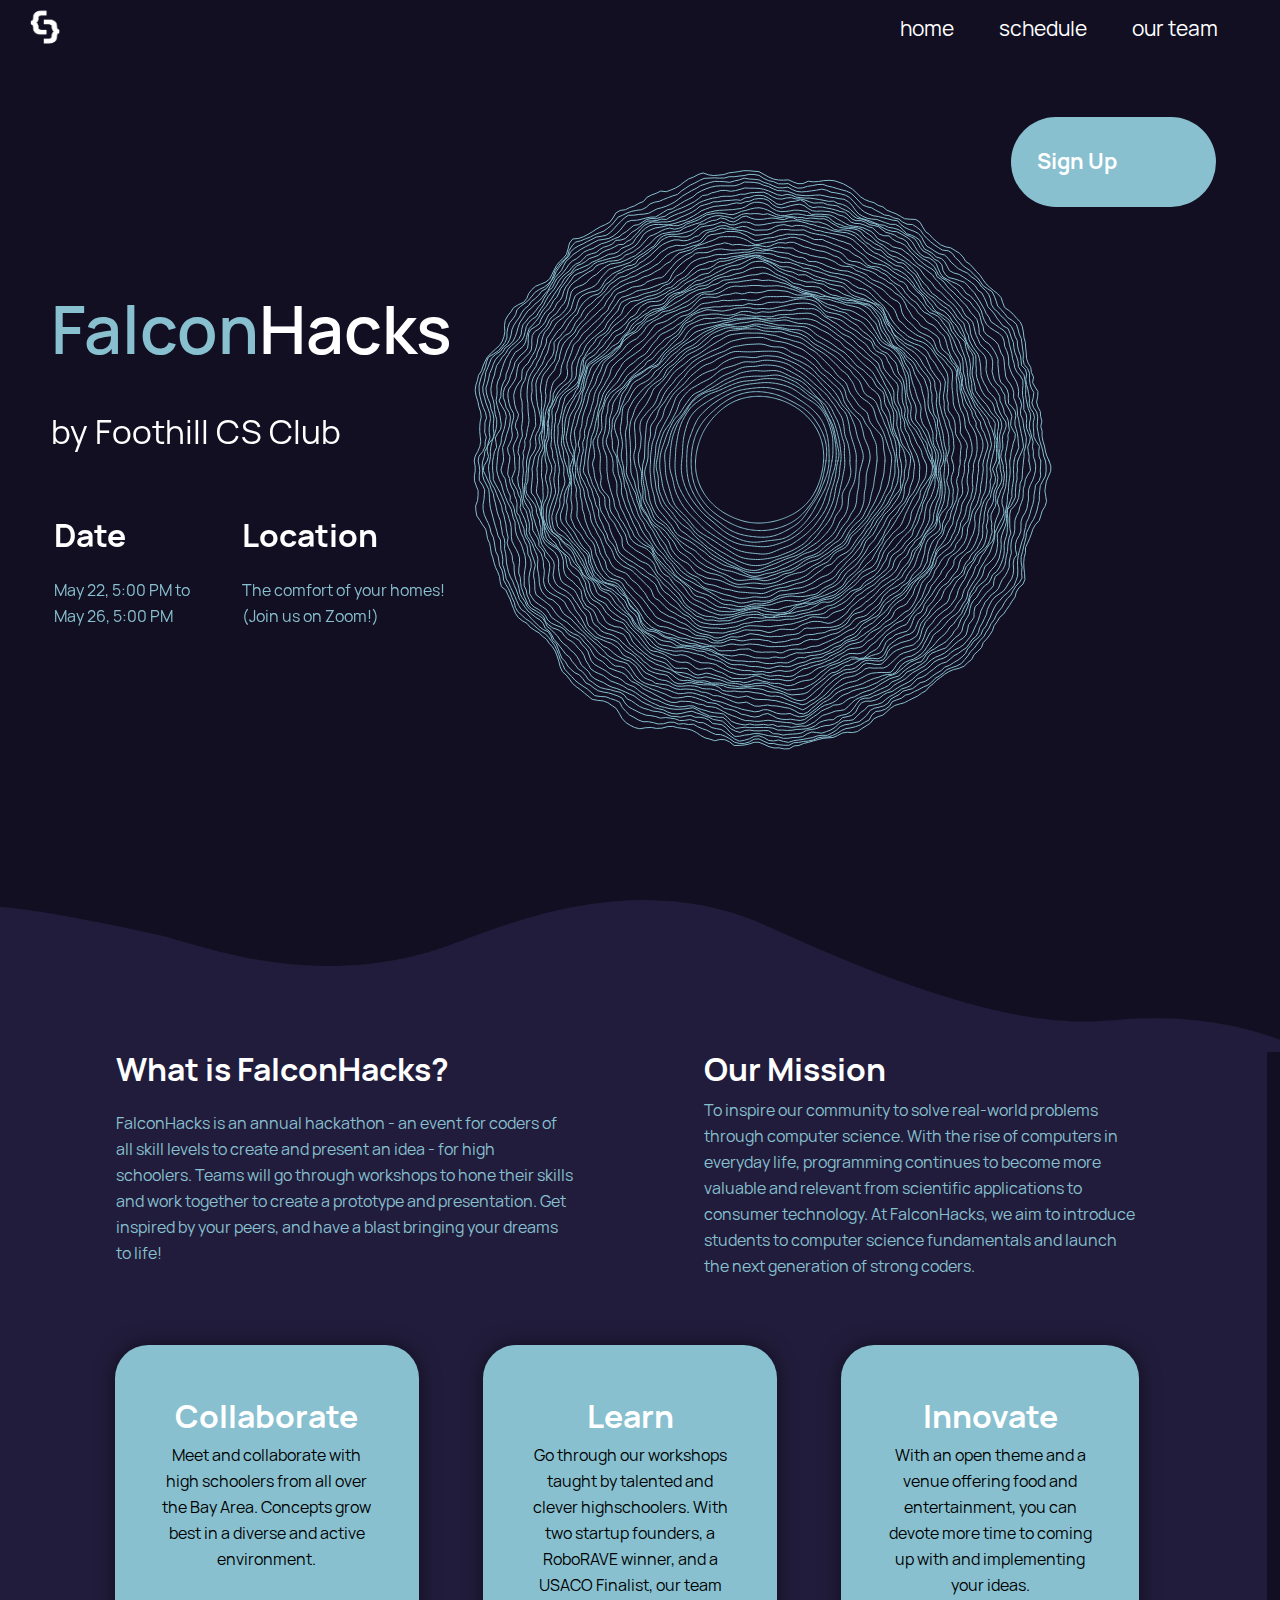
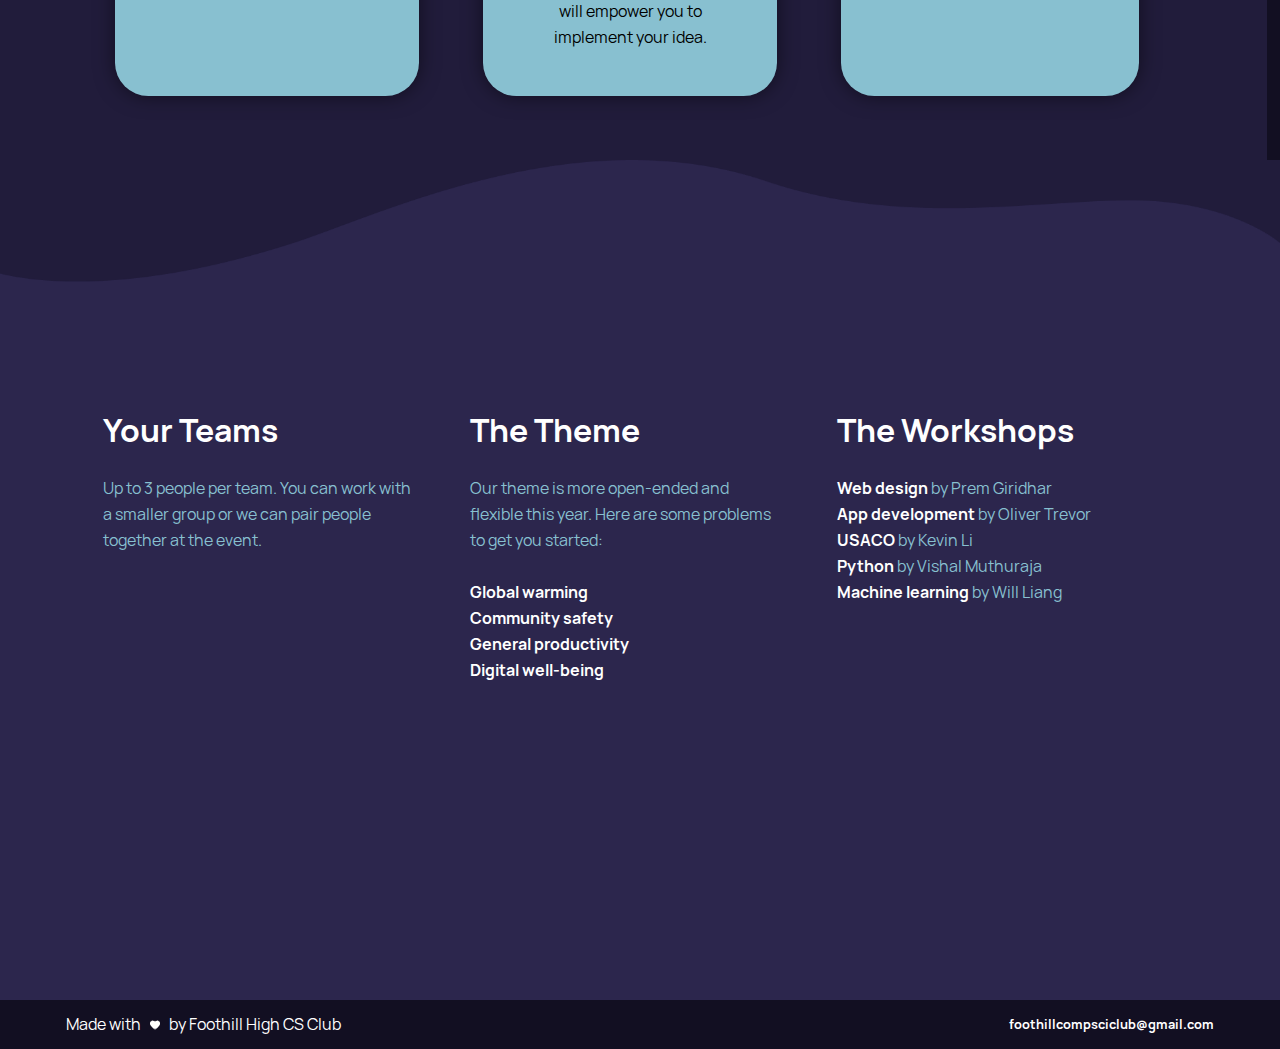
==== index.html @ 104a88b1 "updated index page" ====
<!DOCTYPE html>
<html>
    <head>
        <title>FalconHacks</title>
        <meta charset=UTF-8>
        <meta name="viewport" content="width=device-width, initial-scale=1">
        <meta property="og:image" content="https://falconhacks.org/ogimage.png">
        <meta property="og:title" content="FalconHacks">
        <meta property="og:description" content="A Bay Area coding competition by Foothill CS Club">
        <meta property="og:url" content="https://falconhacks.org">
        <link rel="stylesheet" href="global.css">
        <link rel="stylesheet" href="index.css">
		<script src="p5.min.js"></script>
        <script src="vanta.trunk.min.js"></script>
        <script src="https://ajax.googleapis.com/ajax/libs/jquery/3.4.1/jquery.min.js"></script>
        <script src="nav.js"></script>
    </head>
    <body>
        <script>
            window.onload = function () {
                VANTA.TRUNK({
                    el: "#vanta-trunk",
                    mouseControls: false,
                    touchControls: false,
                    minHeight: 50,
                    minWidth: 50,
                    scale: 1,
                    scaleMobile: 0,
                    color: "rgb(136, 192, 208)",
                    backgroundColor: "rgba(0, 0, 0, 0)",
                    chaos: 2.0
                });
            }
        </script>
        <nav id="topbar">
            <div id="logo-div">
                <img id="falconhacks-logo" src="FalconHacks logo.png">
            </div>
            <div id="nav-div-desktop"><ul id="nav">
                <li><a href="index.html">home</a></li>
                <li><a href="schedule.html">schedule</a></li>
                <li><a href="prizes.html">prizes</a></li>
                <li><a href="ourteam.html">our team</a></li>
            </ul></div>
            <button id="mobile-nav-btn" class="mobile-only show">
                <img src="menu.png">
            </button>
            <div class="mobile-menu mobile-only">
                <ul class="nav-text">
                    <li><a href="index.html">home</a></li>
                    <li><a href="schedule.html">schedule</a></li>
                    <li><a href="prizes.html">prizes</a></li> 
                    <li><a href="ourteam.html">our team</a></li>
                    <li><button id="mobile-menu-close">close</button></li>
                </ul>
            </div>
        </nav>
        <header id="banner">
            <div id="banner-body">
                <div id="banner-text">
                    <div id="vanta-trunk"></div>
                    <h1 id="falconhacks-banner-header"><div style="display: inline;color: #88c0d0">Falcon</div>Hacks</h1>
                    <h3 id="falconhacks-subtext-header">by Foothill CS Club</h3>
                    <div id="date-location">
                        <table>
                            <thead id="date-location-header">
                                <th id="dlheader-date">Date</th>
                                <th id="dlheader-location">Location</th>
                            </thead >
                            <tbody id="date-location-body">
                                <td id="dlbody-date">
                                    May 22, 5:00 PM to
                                    <br>
                                    May 26, 5:00 PM
                                </td>
                                <td id="dlbody-location">
                                    The comfort of your homes!
                                    <br>
                                    (Join us on Zoom!)
                                </td>
                            </tbody>
                        </table>
                    </div>
                </div>
                <a id="signup-form" class="typeform-share button" href="https://willjhliang.typeform.com/to/SRhkV0" data-mode="drawer_right" data-hide-headers=true data-hide-footer=true data-submit-close-delay="0" target="_blank">Sign Up</a>
                <script> 
                    (function() { var qs,js,q,s,d=document, gi=d.getElementById, ce=d.createElement, gt=d.getElementsByTagName, id="typef_orm_share", b="https://embed.typeform.com/"; if(!gi.call(d,id)){ js=ce.call(d,"script"); js.id=id; js.src=b+"embed.js"; q=gt.call(d,"script")[0]; q.parentNode.insertBefore(js,q) } })()
                </script>
        </header>
        <img class="curvy-line-divider" src="curvy line 1.png">
        <div id="bottom-text">
            <table>
                <tbody>
                    <tr>
                        <td class="bottom-text-header">
                            What is FalconHacks?
                        </td>
                        <td class="bottom-text-header bt-col-right">
                            Our Mission
                        </td>
                    </tr>
                    <tr>
                        <td rowspan=2 class="bottom-text-text">
                            FalconHacks is an annual hackathon - an event for coders of all skill levels to create and present an idea - for high schoolers. Teams will go through workshops to hone their skills and work together to create a prototype and presentation. Get inspired by your peers, and have a blast bringing your dreams to life! 
                        </td>
                        <td class="bottom-text-text bt-col-right">
                            To inspire our community to solve real-world problems through computer science. With the rise of computers in everyday life, programming continues to become more valuable and relevant from scientific applications to consumer technology. At FalconHacks, we aim to introduce students to computer science fundamentals and launch the next generation of strong coders.
                        </td>
                    </tr>
                </tbody>
            </table>
            <div id="blue-cards">
                <table>
                    <tbody>
                        <td class="blue-card">
                            <div class="bc-header">Collaborate</div>
                            Meet and collaborate with high schoolers from all over the Bay Area.  Concepts grow best in a diverse and active environment.
                        </td>
                        <td class="blue-card">
                            <div class="bc-header">Learn</div>
                            Go through our workshops taught by talented and clever highschoolers. With two startup founders, a RoboRAVE winner, and a USACO Finalist, our team will empower you to implement your idea.
                        </td>
                        <td class="blue-card">
                            <div class="bc-header">Innovate</div>
                            With an open theme and a venue offering food and entertainment, you can devote more time to coming up with and implementing your ideas.
                        </td>
                    </tbody>
                </table>
            </div>
        </div>
        <div class="bottom-text-mobile">
            <div class="bottom-text-header btm-head">
                What is FalconHacks?
            </div>
            <div class="bottom-text-text btm-text">
                FalconHacks is an annual hackathon - an event for coders of all skill levels to create and present an idea - for high schoolers. Teams will go through workshops to hone their skills and work together to create a prototype and presentation. Get inspired by your peers, and have a blast bringing your dreams to life!
            </div>
            <div class="bottom-text-header btm-head">
                Our Mission
            </div>
            <div class="bottom-text-text btm-text btm-bottommost-text">
                To inspire our community to solve real-world problems through computer science. With the rise of computers in everyday life, programming continues to become more valuable and relevant from scientific applications to consumer technology. At FalconHacks, we aim to introduce students to computer science fundamentals and launch the next generation of strong coders.
            </div>
            <div class="blue-card">
                <div class="bc-header">Collaborate</div>
                <div class="bc-text">Meet and collaborate with high schoolers from all over the Bay Area.  Concepts grow best in a diverse and active environment.</div>
            </div>
            <div class="blue-card">
                <div class="bc-header">Learn</div>
                <div class="bc-text">Go through our workshops taught by talented and clever highschoolers. With two startup founders, a RoboRAVE winner, and a USACO Finalist, our team will empower you to implement your idea.</div>
            </div>
            <div class="blue-card">
                <div class="bc-header">Innovate</div>
                <div class="bc-text">With an open theme, flexible schedule, and detailed workshops, you can devote more time to coming up with and implementing your ideas.</div>
            </div>
        </div>
        <img class="curvy-line-divider" id="curvy-line-divider-2" src="curvy line 2.png">
        <div id="more-bottom-text">
            <div>
                <table id="mbt-text">
                    <thead>
                        <th>
                            Your Teams
                        </th>
                        <th>
                            The Theme
                        </th>
                        <th>
                            The Workshops
                        </th>
                    </thead>
                    <tbody>
                        <td>
                            Up to 3 people per team. You can work with a smaller group or we can pair people together at the event.
                        </td>
                        <td>
                            Our theme is more open-ended and flexible this year. Here are some problems to get you started:
                            <br>
                            <br>
                            <div style="display: inline; color: white; font-weight: bold;">
                                Global warming
                                <br>
                                Community safety
                                <br>
                                General productivity
                                <br>
                                Digital well-being
                            </div>
                        </td>
                        <td>
                            <div style="display: inline; color: white; font-weight: bold;">Web design</div> by Prem Giridhar
                            <br>
                            <div style="display: inline; color: white; font-weight: bold;">App development</div> by Oliver Trevor
                            <br>
                            <div style="display: inline; color: white; font-weight: bold;">USACO</div> by Kevin Li
                            <br>
                            <div style="display: inline; color: white; font-weight: bold;">Python</div> by Vishal Muthuraja
                            <br>
                            <div style="display: inline; color: white; font-weight: bold;">Machine learning</div> by Will Liang
                        </td>
                    </tbody>
                </table>
                <table id="sponsor-row">
                    <!-- <thead>
                        <th colspan=4>Our Sponsors</th>
                    </thead>
                    <tbody>
                        <td>
                            <img src="workday.png" alt="Workday">
                        </td>
                        <td>
                            <img src="workday.png" alt="Workday">
                        </td>
                        <td>
                            <img src="workday.png" alt="Workday">
                        </td>
                        <td>
                            <img src="workday.png" alt="Workday">
                        </td>
                    </tbody> -->
                </table>
            </div>
        </div>
        <div id="more-bottom-text-mobile" class="bottom-text-mobile">
            <div class="bottom-text-header btm-head">
                Your Teams
            </div>
            <div class="bottom-text-text btm-text">
                Up to 3 people per team. You can work with a smaller group or we can pair people together at the event.
            </div>
            <div class="bottom-text-header btm-head">
                The Theme
            </div>
            <div class="bottom-text-text btm-text">
                Our theme is more open-ended and flexible this year. Here are some problems to get you started:
                <br>
                <br>
                <div style="display: inline; color: white; font-weight: bold;">
                    Global warming
                    <br>
                    Community safety
                    <br>
                    General productivity
                    <br>
                    Digital well-being
                </div>
            </div>
            <div class="bottom-text-header btm-head">
                Workshops
            </div>
            <div class="bottom-text-text btm-text btm-bottommost-text">
                <div style="display: inline; color: white; font-weight: bold;">Web design</div> by Prem Giridhar
                <br>
                <div style="display: inline; color: white; font-weight: bold;">App development</div> by Oliver Trevor
                <br>
                <div style="display: inline; color: white; font-weight: bold;">USACO</div> by Kevin Li
                <br>
                <div style="display: inline; color: white; font-weight: bold;">Python</div> by Vishal Muthuraja
                <br>
                <div style="display: inline; color: white; font-weight: bold;">Machine learning</div> by Will Liang
            </div>
        </div>
        <footer id="footer">
            <table>
                <td id="footer-mwl">
                    <div id="made-with-love">
                        Made with &nbsp; <img id="heart-icon" src="heart.png" alt="love"> &nbsp; by Foothill High CS Club
                    </div>
                </td>
                <td id="footer-email">
                    <a href="mailto:foothillcompsciclub@gmail.com">foothillcompsciclub@gmail.com</a>
                </td>
            </table>
        </footer>
    </body>
</html>
---- global.css ----
@font-face {
    font-family: Manrope;
    src: url("manrope/Manrope-Regular.otf");
}

@font-face {
    font-family: Manrope;
    font-weight: bold;
    src: url("manrope/Manrope-Bold.otf");
}

@font-face {
    font-family: Manrope;
    font-weight: 999;
    src: url("manrope/Manrope-SemiBold.otf");
}

@font-face {
    font-family: Manrope;
    font-weight: 500;
    src: url("manrope/Manrope-Medium.otf");
}

:root {
    --accent-blue: #88C0D0;
}

html {
    margin: 0;
    padding: 0;
    overflow-x: hidden;
    overflow-y: scroll;
    background-color: #120F22;
    font-family: Manrope;
}

body {
    top: 0;
    left: 0;
    margin: 0;
}

#topbar {
    position: fixed;
    padding: 0;
    margin: 0;
    left: 0vw;
    width: 100vw;
    height: 6vh;
    top: 0;
    background-color: #120F22;
    z-index: 6;
}

#falconhacks-logo {
    display: inline;
    height: 6vh;
    left: 2vw;
    padding-left: 2vh;
    padding-right: 2vh;
}

#logo-div {
    display: inline;
}

#nav-div-desktop {
    display: inline-block;
    float: right;
}

#nav {
    display: inline;
    list-style-type: none;
    margin: 0;
}

#nav>li {
    display: inline;
    float: left;
    padding-top: 1vh;
    padding-left: 1vh;
    padding-right: 1vh;
}

 
#nav > li:nth-child(3), .nav-text > li:nth-child(3) {
    display: none;
}

/* 
#nav > li:nth-child(2), .nav-text > li:nth-child(2) {
    display: none;
}
*/
    
#nav>li>a {
    display: block;
    padding: 0 1.042vw;
    background-color: transparent;
    color: white;
    text-decoration: none;
    font-family: Manrope;
    font-size: 21px;
    line-height: 4.5vh;
    border-radius: 2.604vw;
    transition: 0.3s;
}

#nav>li>a:hover {
    background-color: var(--accent-blue);
    color: #120f22;
}

.mobile-only {
    display: none;
}

.curvy-line-divider {
    position: relative;
    pointer-events: none;
    left: -1vw;
    width: 101vw;
}

#footer {
    position: relative;
    background-color: #120F22;
    width: 100vw;
    height: 5vh;
    font-family: Manrope;
}

#footer td>* {
    position: relative;
}

#footer-mwl, #footer-email {
    width: 50vw;
    padding: 0vh 5vw;
    height: 5vh;
}

#made-with-love {
    display: inline;
    color: white;
    vertical-align: middle;
}

#heart-icon {
    width: 0.781vw;
}

#footer-email {
    text-align: right;
    vertical-align: middle;
}

#footer-email a {
    text-decoration: none;
    color: white;
    font-weight: bold;
    line-height: 5vh;
    font-size: 1vw;
}

@media only screen and (max-width: 1000px) {
    html {
        overflow-x: hidden;
    }
    body {
        width: 100vw;
        margin: 0;
    }
    #topbar, #falconhacks-logo {
        height: 10vh;
    }
    #topbar {
        width: 100vw;
    }
    .curvy-line-divider {
        left: 0;
        width: 100vw;
    }
    #nav-div-desktop {
        display: none;
    }
    .mobile-only {
        display: initial;
    }

    #mobile-nav-btn, #mobile-nav-btn img {
        border: none;
        background-color: transparent;
        padding: 1vh 5vw;
        height: 6vh;
        float: right;
        vertical-align: center;
    }

    #mobile-nav-btn:active {
        border: none;
    }

    .mobile-menu {
        position: absolute;
        top: 0vh;
        height: 100vh;
        width: 100vw;
        background-color: #120F22F0;
        display: none;
    }

    .nav-text {
        height: 60vh;
        margin: 20vh 10vw;
        width: 80vw;
        padding: 0;
    }

    .nav-text * {
        color: white;
        font-size: 3.5vh;
        list-style-type: none;
        text-decoration: none;
        text-align: center;
    }

    .nav-text li {
        padding: 2vh 0;
    }

    #mobile-menu-close {
        font-size: 3.5vh;
        border: none;
        background-color: transparent;
        color: #CC0000;
    }

    .show {
        display: initial;
    }

    .hide {
        display: none;
    }

    #footer {
        position: relative;
        background-color: #120F22;
        width: 100vw;
        height: 5vh;
        font-family: Manrope;
    }
    #footer td > * {
        position: relative;
    }
    #footer-mwl {
        width: 75vw;
        padding: 0 2vw;
    }
    #made-with-love {
        font-size: 1.5vh;
    }
    #heart-icon {
        width: 3vw;
    }
    #footer-email {
        width: 25vw;
    }
    #footer-email a {
        font-size: 1.2vh;
    }
}
---- index.css ----
#banner {
    background-color: #120F22;
    width: 100vw;
    height: 100vh;
    top: 0;
    left: 0;
    z-index: 5;
}

#banner-body {
    position: relative;
    height: 90vh;
    top: 10vh;
}

#banner-text {
    width: 73vw;
    position: absolute;
}

#falconhacks-banner-header {
    height: 30vh;
    width: 100%;
    line-height: 23.333vh;
    color: #FFF;
    font-family: Manrope;
    font-weight: 999;
    font-size: 5.208vw;
    z-index: 5;
    position: relative;
    margin: 0;
    top: 15vh;
    left: 4vw;
    display: inline-block;
}

#falconhacks-subtext-header {
    color: #FFF;
    font-family: Manrope;
    font-size: 2.604vw;
    font-weight: 5;
    line-height: 16.204vh;
    margin: 0;
    left: 4vw;
    text-align: left;
    position: relative;
    display: inline-block;
    z-index: 5;
}

#date-location {
    left: 4vw;
    position: relative;
    z-index: 5;
    border-spacing: 3vw;
}

#date-location > table {
    font-family: Manrope;
    color: white;
    width: 50%;
}

#date-location-header {
    font-size: 2.5vw;
    text-align: left;
}

#date-location-body {
    color: var(--accent-blue);
    font-size: 1.25vw;
    height: 8.75vh;
}

#vanta-trunk {
    position: absolute;
    top: 10%;
    right: -140px;
    height: 70vh;
    width: 70vh;
    z-index: 1;
}

#signup-form {
    width: 12vw;
    height: 10vh;
    position: relative;
    top: 3vh;
    float: right;
    right: 5vw;
    display: inline-block;
    text-decoration: none;
    background-color: var(--accent-blue);
    color: white;
    cursor: pointer;
    font-family: Manrope;
    font-size: 1.7vw;
    line-height: 10vh;
    /* text-align: center; */
    margin: 0;
    padding: 0 2vw;
    border-radius: 5vh;
    white-space: nowrap;
    overflow: hidden;
    text-overflow: ellipsis;
    font-weight: bold;
    -webkit-font-smoothing: antialiased;
    -moz-osx-font-smoothing: grayscale;
}

#signup-form:hover {
    background-color: white;
    color: #120F22;
    transition: 0.3s;
}

#bottom-text {
    position: relative;
    left: -1vw;
    width: 100vw;
    background-color: #211C3B;
    margin-top: -2vh;
}

#bottom-text > table {
    position: relative;
    width: 100vw;
    font-family: Manrope;
    border-collapse: separate;
    border-spacing: 10vw 0;

}

.bottom-text-header {
    font-size: 2.5vw;
    color: white;
    font-weight: bold;
}

.bottom-text-text {
    font-size: 1.25vw;
    color: var(--accent-blue);
}

#blue-cards {
    position: relative;
    width: 100vw;
}

#blue-cards > table {
    width: 100vw;
    padding: 0 5vw;
    border-spacing: 5vw;
    color: white;
}

.blue-card {
    background-color: var(--accent-blue);
    border-radius: 2.604vw;
    width: 17vw;
    color: black;
    padding: 5vh;
    vertical-align: top;
    text-align: center;
    font-size: 1.25vw;
    box-shadow: 0 0 1.563vw 0 rgba(0,0,0,0.5);
}

.bc-header {
    font-size: 2.5vw;
    font-weight: bold;
    text-align: center;
    color: white;
}

.bottom-text-mobile {
    display: none;
}

#curvy-line-divider-2 {
    background-color: #211C3B;
    position: relative;
}

#more-bottom-text {
    position: relative;
    background-color: #2C264D;
    width: 102vw;
    left: -1vw;
    margin-top: -2vh;
}

#mbt-text {
    padding-left: 5vw;
    padding-right: 5vw;
    position: relative;
    border-collapse: separate;
    border-spacing: 4vw 0;
    width: 100vw;
}

#mbt-text th {
    width: 22.67vw;
    font-size: 2.5vw;
    font-weight: bold;
    text-align: left;
    color: white;
    padding-bottom: 2vh;
}

#mbt-text td {
    font-size: 1.25vw;
    color: var(--accent-blue);
    vertical-align: top;
    color: #88c0d0;
}

#sponsor-row {
    padding-top: 15vh;
    padding-bottom: 20vh;
    padding-left: 5vw;
    padding-right: 5vw;
    width: 100vw;
}

#sponsor-row th {
    width: 100vw;
    text-align: center;
    padding-bottom: 5vh;
    font-size: 2.5vw;
    font-weight: bold;
    color: white;
}

#sponsor-row td {
    text-align: center;
}

#sponsor-row img {
    border-radius: 10vw;
}

@media only screen and (max-width: 1210px) {
    #vanta-trunk {
        display: none;
    }

    #banner {
        height: 65vh;
    }
    
    #banner-body {
        height: 65vh;
    }
    
    #banner-text {
        width: 100vw;
    }
    
    #falconhacks-banner-header {
        height: 10vh;
        width: 100vw;
        line-height: 10vh;
        font-size: 7vh;
        top: 0vh;
        left: 0vw;
        text-align: center;
    }
    
    #falconhacks-subtext-header {
        width: 100vw;
        font-size: 3.5vh;
        font-weight: 500;
        line-height: 3vh;
        text-align: center;
        margin-top: 2vh;
        left: 0vw;
    }
    
    #date-location {
        margin-top: 5vh;
        left: 0vw;
        position: relative;
    }
    
    #date-location > table {
        width: 100vw;
    }
    
    #date-location-header {
        font-size: 4vh;
        text-align: center;
    }
    
    #date-location-body {
        text-align: center;
        color: var(--accent-blue);
        font-size: 2vh;
        vertical-align: top;
    }

    #signup-form {
        width: 70vw;
        height: 10vh;
        position: relative;
        left: 0;
        display: block;
        color: white;
        cursor: pointer;
        font-size: 3vh;
        line-height: 10vh;
        text-align: center;
        margin-top: 40vh;
        margin-left: 9vw;
        margin-right: 9vw;
        padding: 0 6vw;
    }

    #bottom-text {
        display: none;
    }

    .bottom-text-mobile {
        display: block;
        position: relative;
        left: 0vw;
        width: 100vw;
        background-color: #211C3B;
        margin-top: -1.1vh;
        padding-bottom: 2vh;
    }

    .btm-head {
        font-size: 4vh;
        text-align: center;
        padding-top: 3vh;
    }

    .btm-text {
        padding: 1vh 10vw;
        font-size: 2vh;
        text-align: center;
    }

    .btm-bottommost-text {
        padding-bottom: 5vh;
    }

    .blue-card {
        border-radius: 2.5vh;
        width: 80vw;
        margin: 5vh 4vw;
        color: black;
        padding: 2.5vh 5vw;
        vertical-align: top;
        text-align: center;
        box-shadow: 0 0 1.563vw 0 rgba(0,0,0,0.5);
    }
    
    .bc-header {
        font-size: 4vh;
        font-weight: bold;
        text-align: center;
        color: white;
    }

    .bc-text {
        font-size: 2vh;
    }

    #more-bottom-text {
        display: none;
    }

    #more-bottom-text-mobile {
        background-color: #2C264D;
    }
}
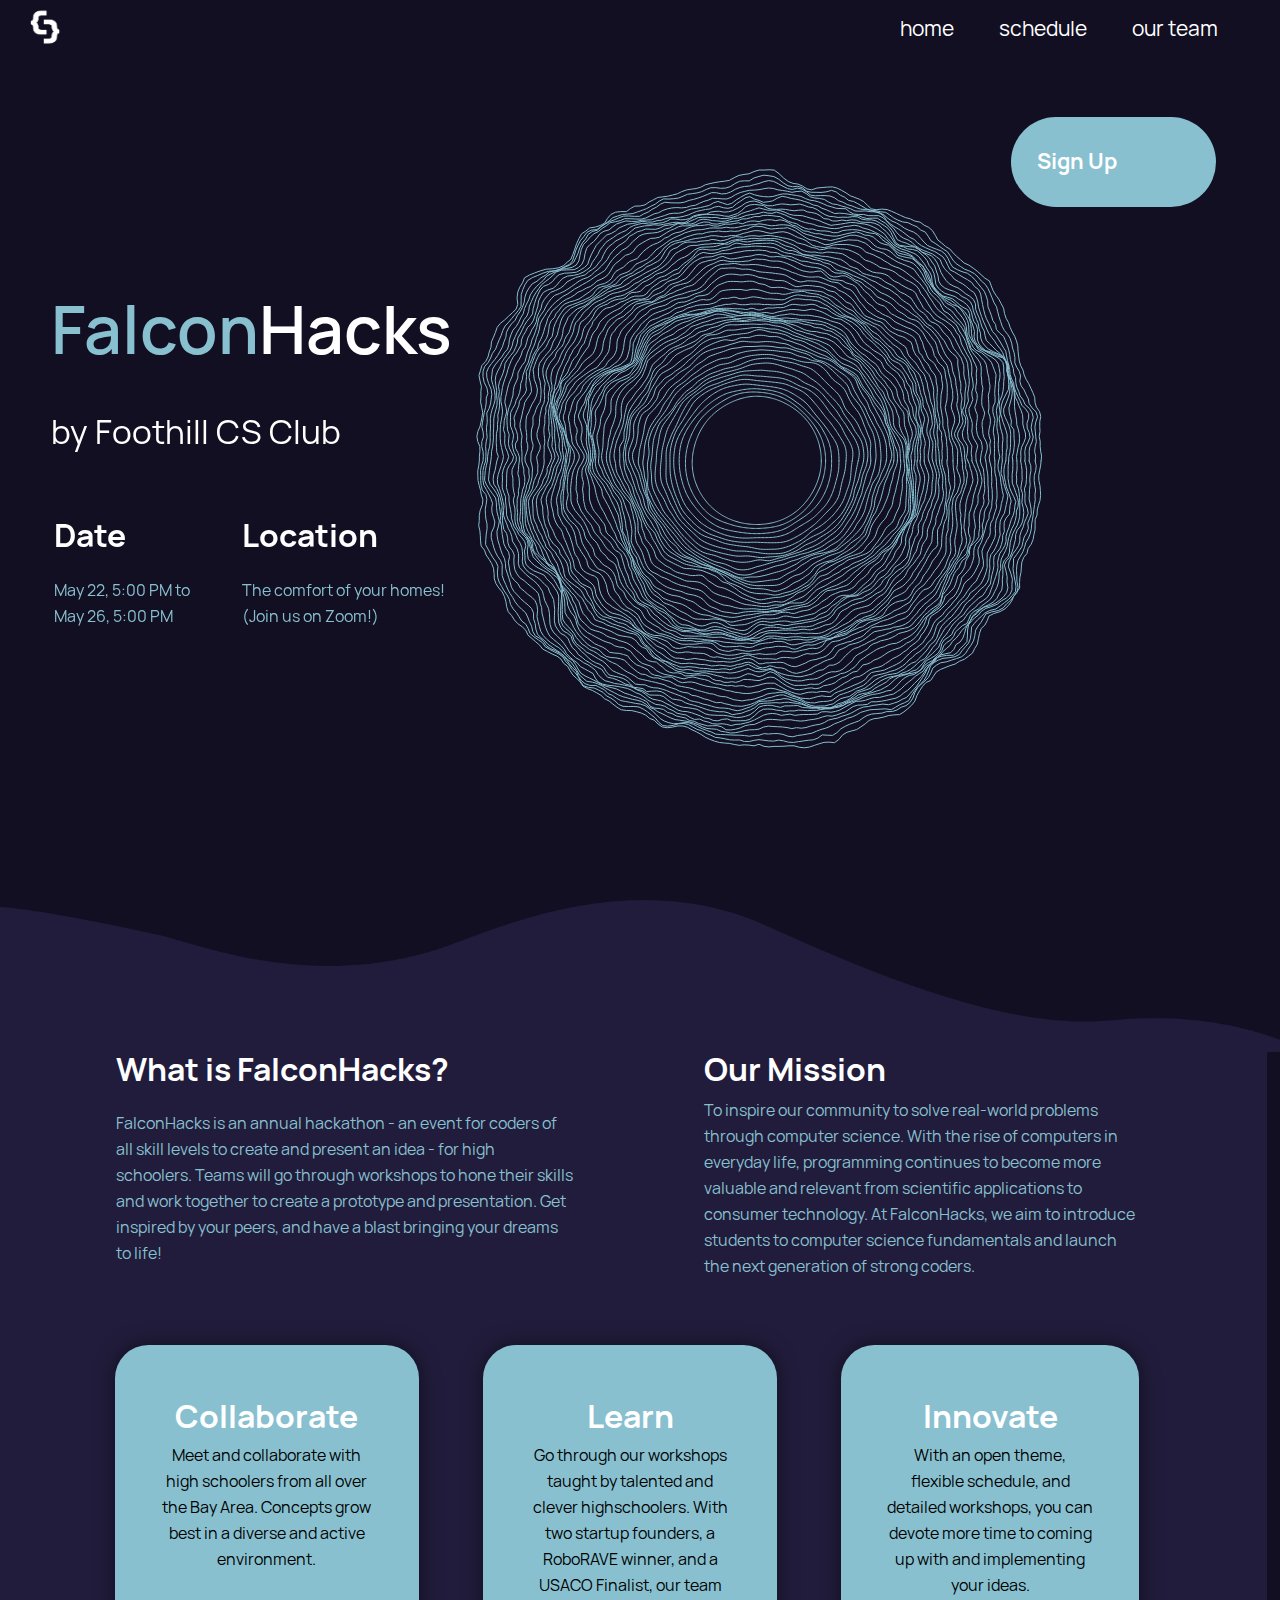
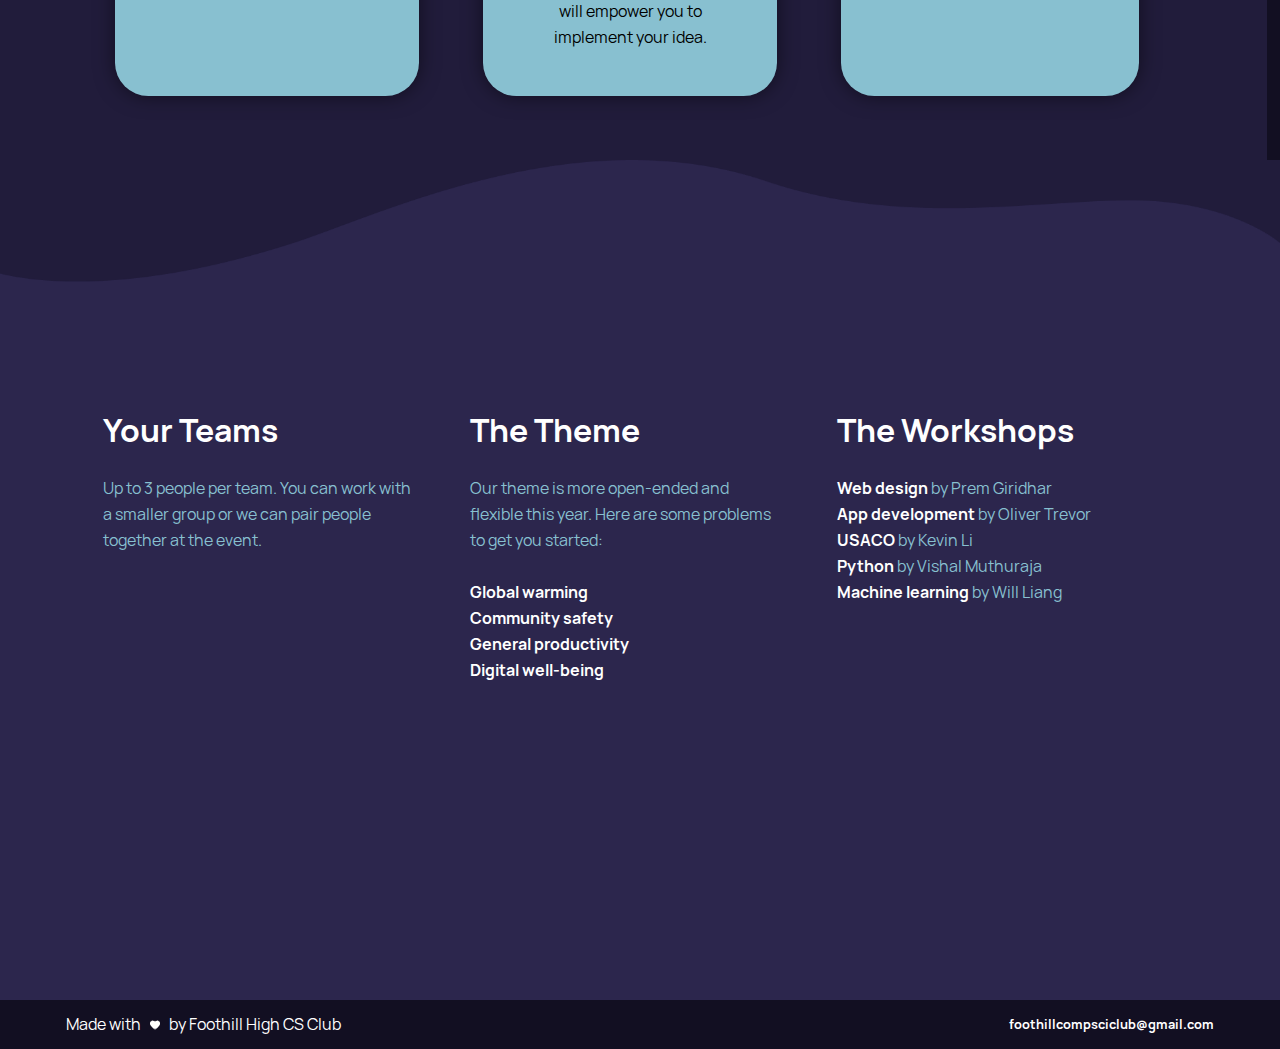
==== commit 23884ee2: "updated index.html" ====
--- a/index.html
+++ b/index.html
@@ -122,7 +122,7 @@
                         </td>
                         <td class="blue-card">
                             <div class="bc-header">Innovate</div>
-                            With an open theme and a venue offering food and entertainment, you can devote more time to coming up with and implementing your ideas.
+                            With an open theme, flexible schedule, and detailed workshops, you can devote more time to coming up with and implementing your ideas.
                         </td>
                     </tbody>
                 </table>
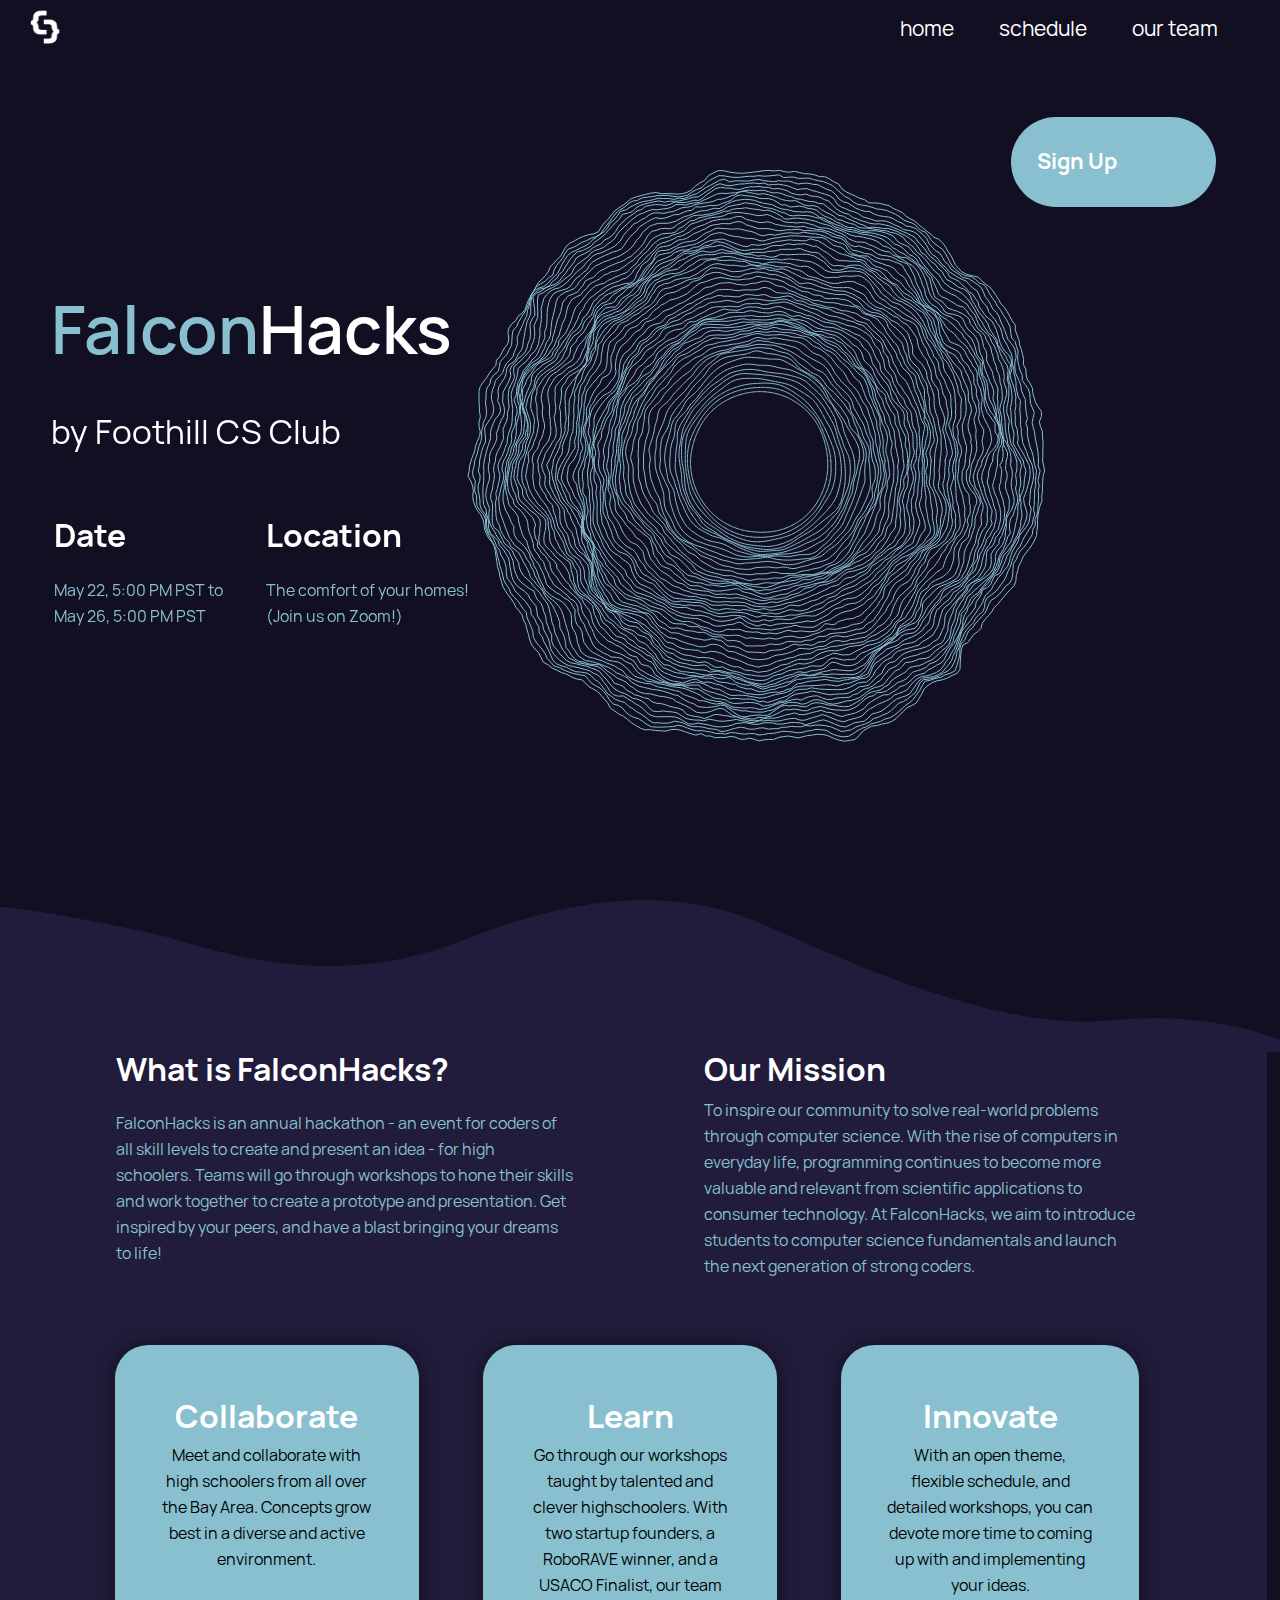
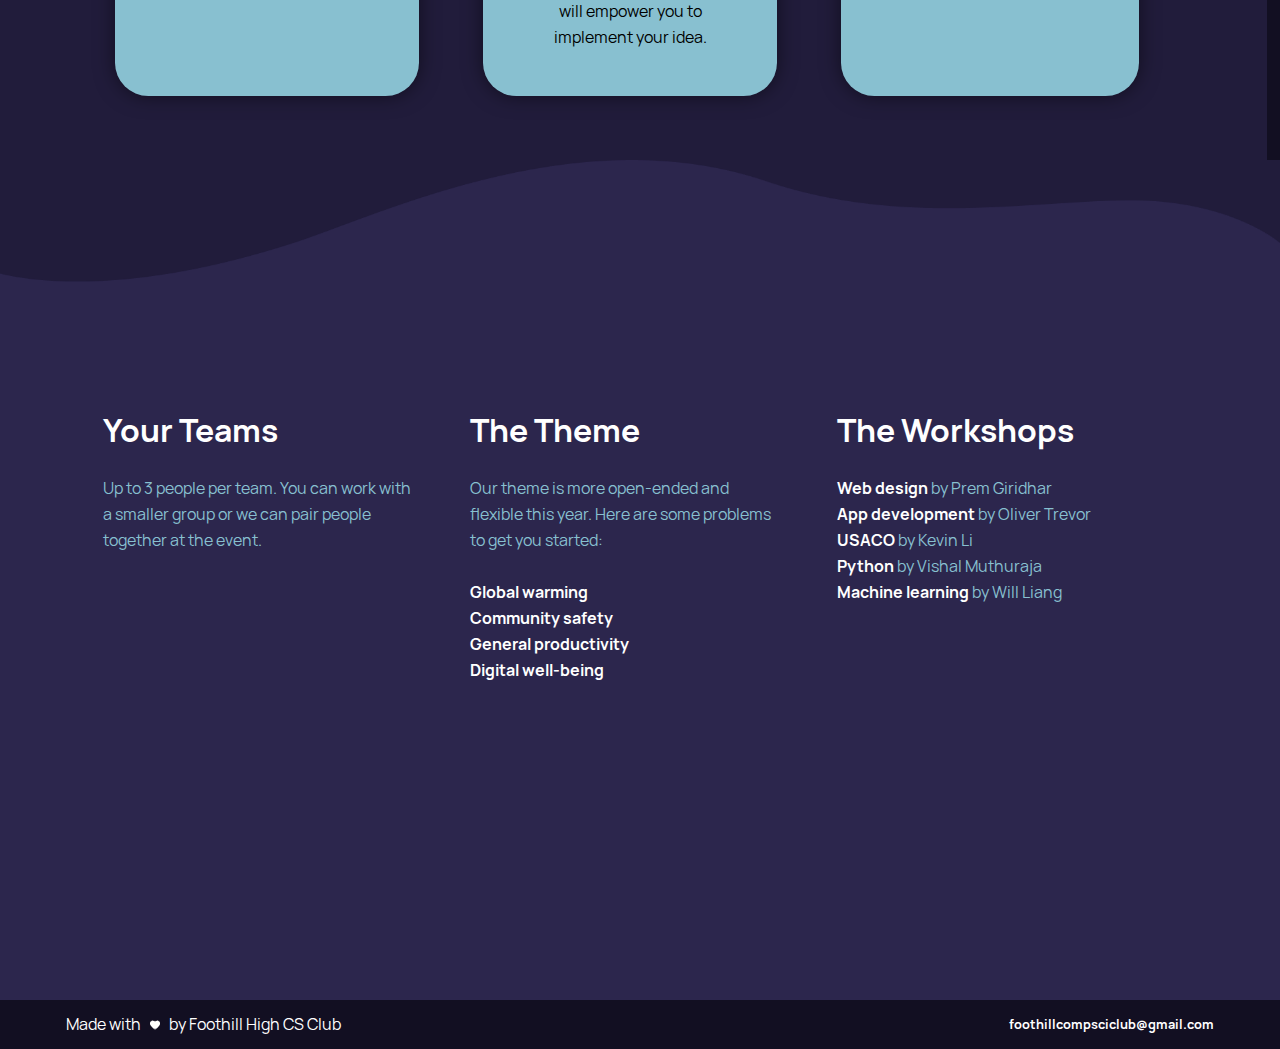
==== commit 65a41c61: "updated date with timezone" ====
--- a/index.html
+++ b/index.html
@@ -69,9 +69,9 @@
                             </thead >
                             <tbody id="date-location-body">
                                 <td id="dlbody-date">
-                                    May 22, 5:00 PM to
+                                    May 22, 5:00 PM PST to
                                     <br>
-                                    May 26, 5:00 PM
+                                    May 26, 5:00 PM PST
                                 </td>
                                 <td id="dlbody-location">
                                     The comfort of your homes!
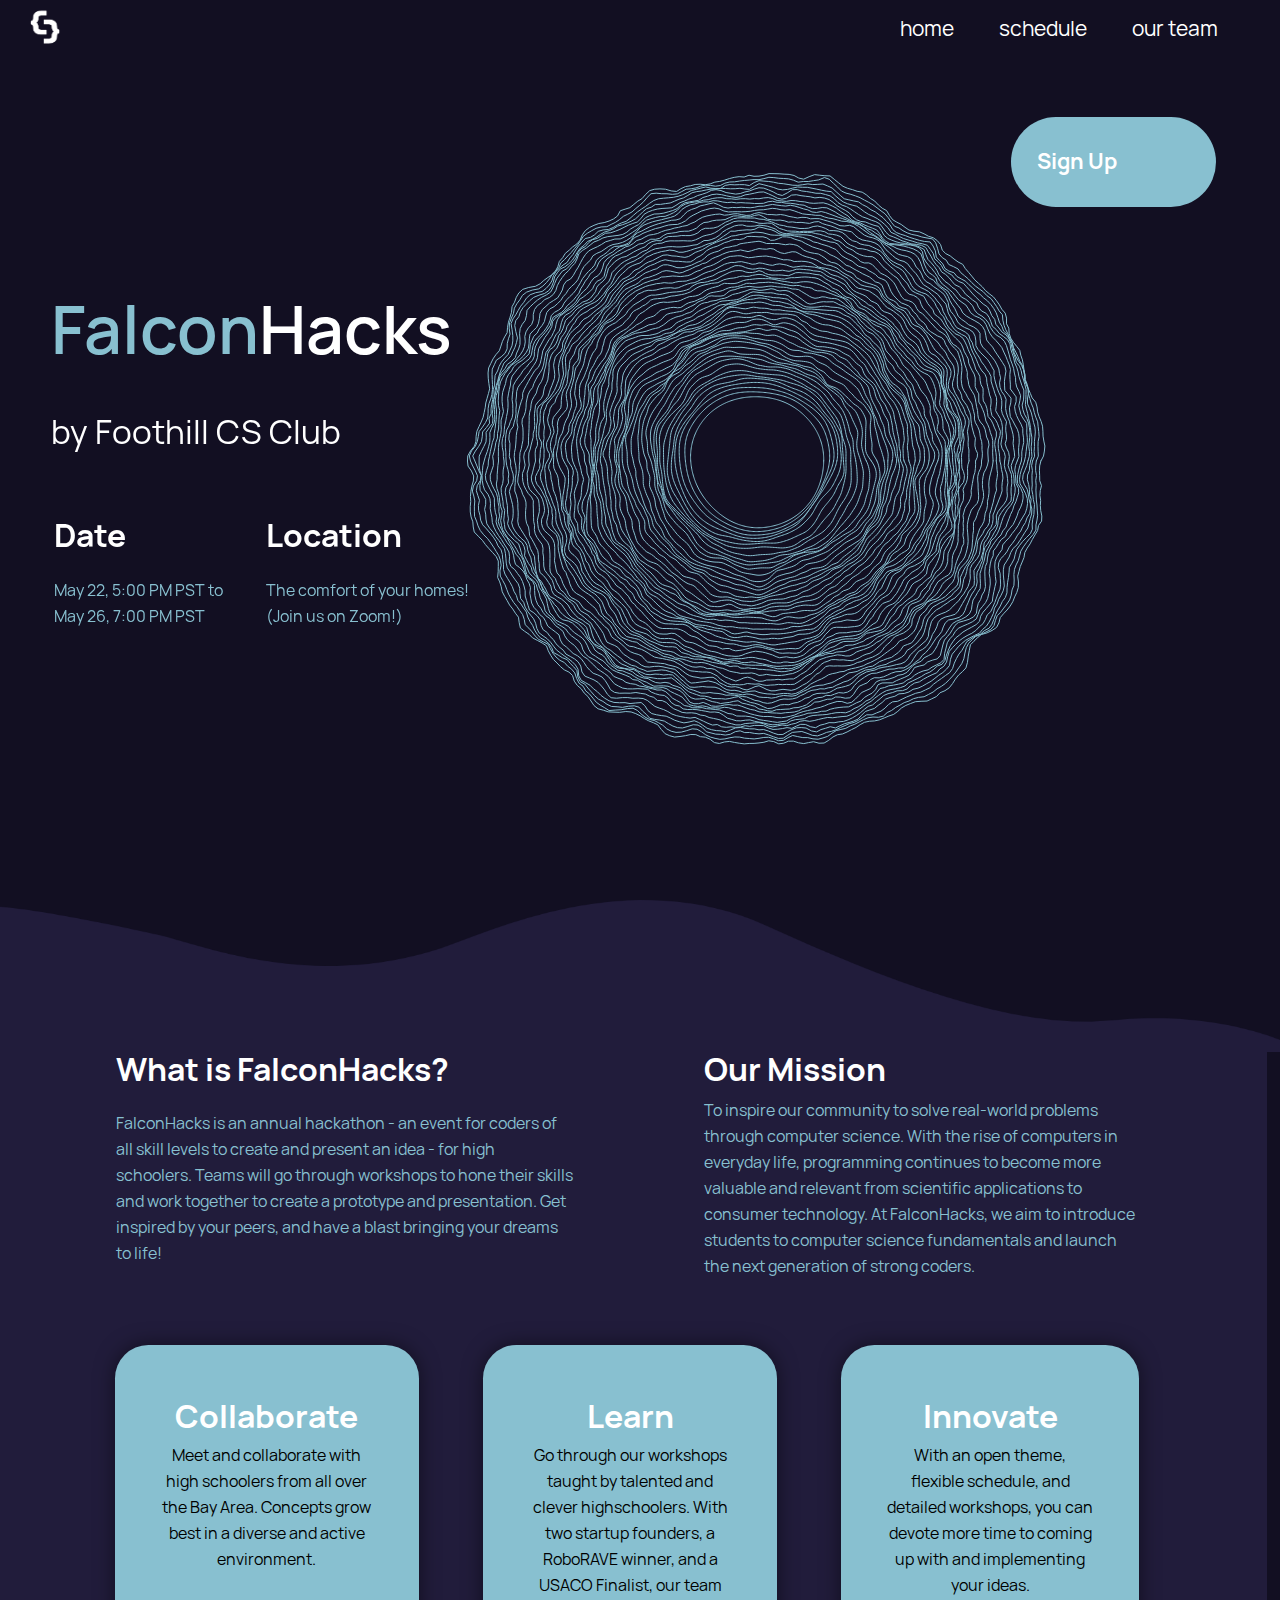
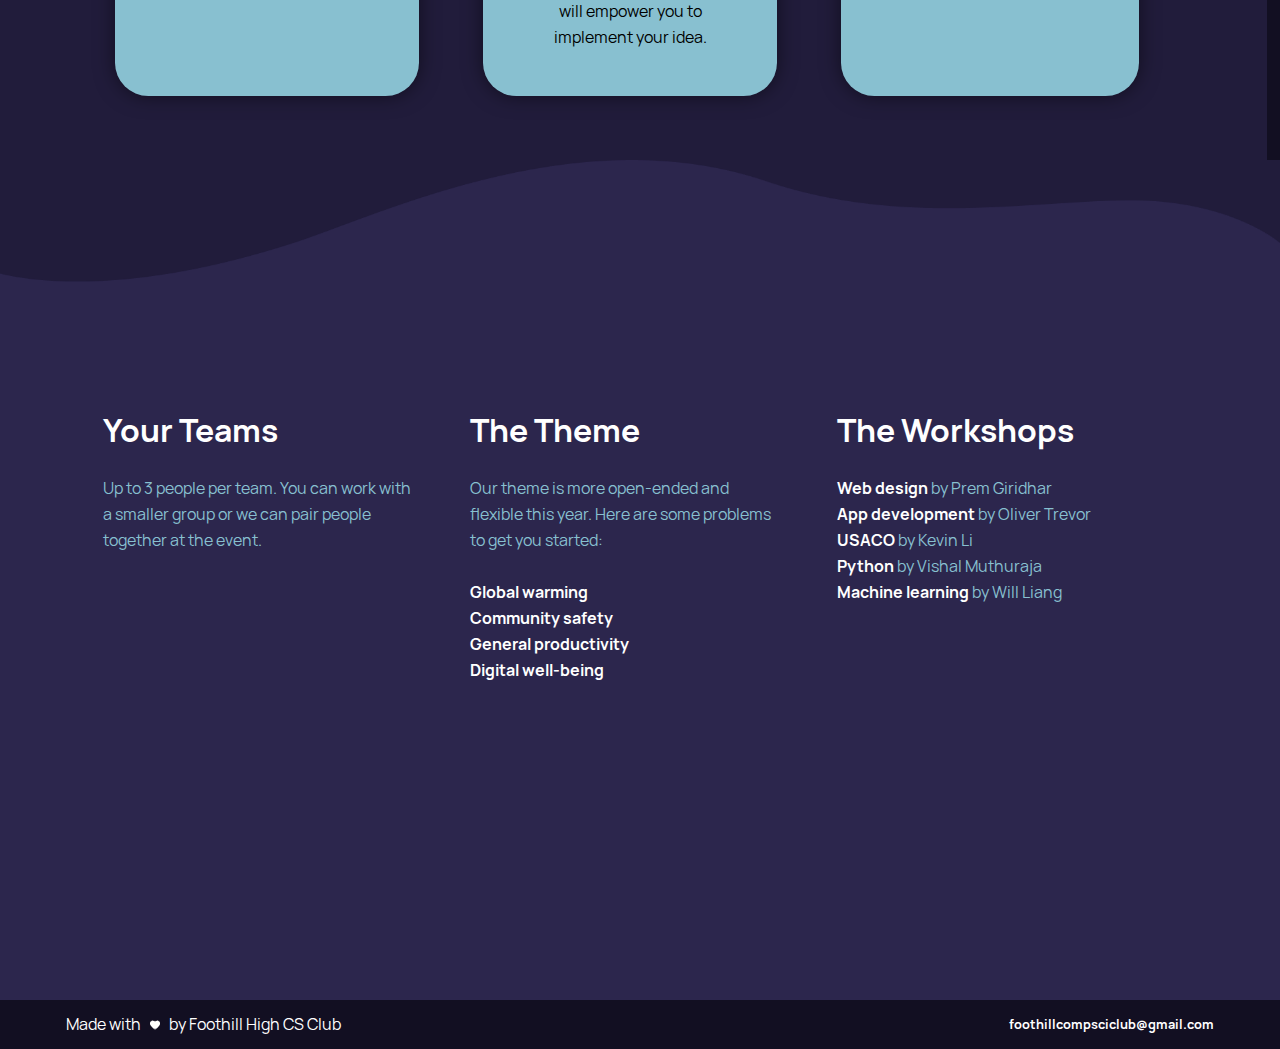
==== commit b5013466: "updates to timing" ====
--- a/index.html
+++ b/index.html
@@ -71,7 +71,7 @@
                                 <td id="dlbody-date">
                                     May 22, 5:00 PM PST to
                                     <br>
-                                    May 26, 5:00 PM PST
+                                    May 26, 7:00 PM PST
                                 </td>
                                 <td id="dlbody-location">
                                     The comfort of your homes!
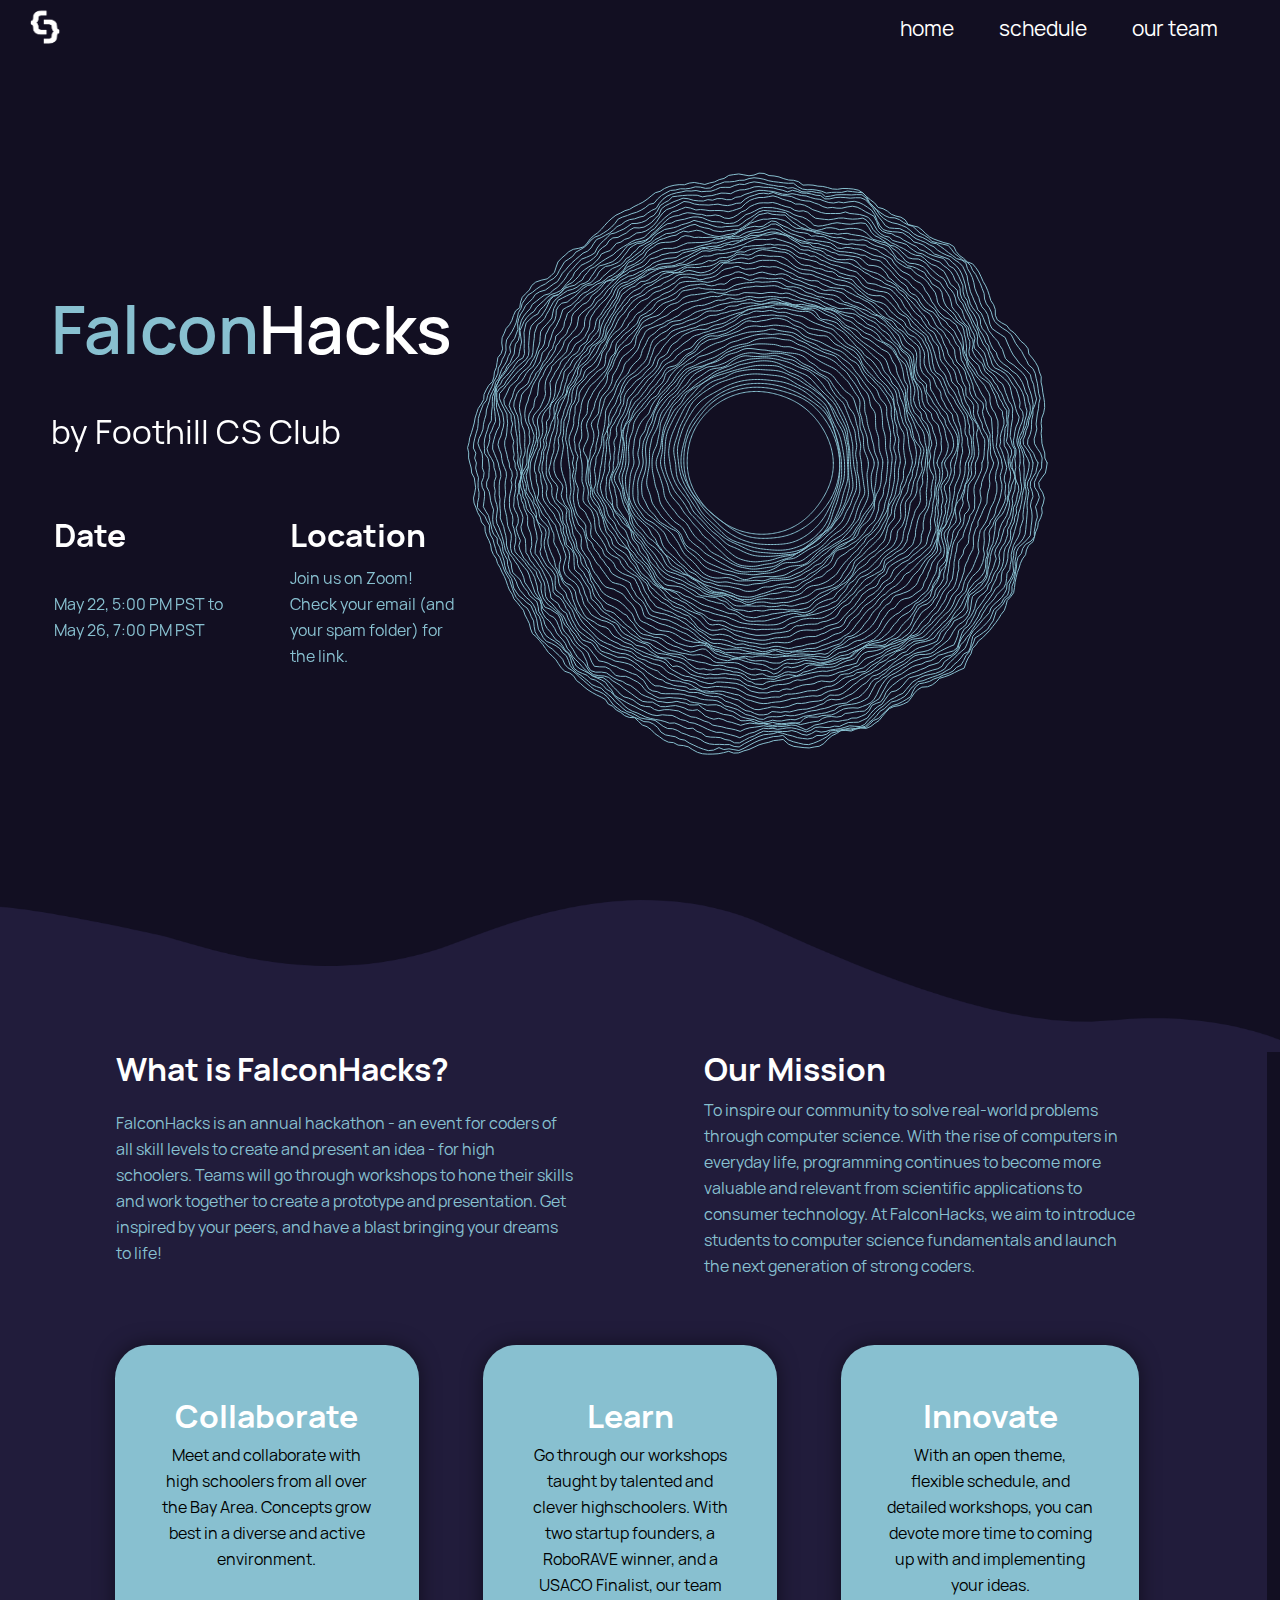
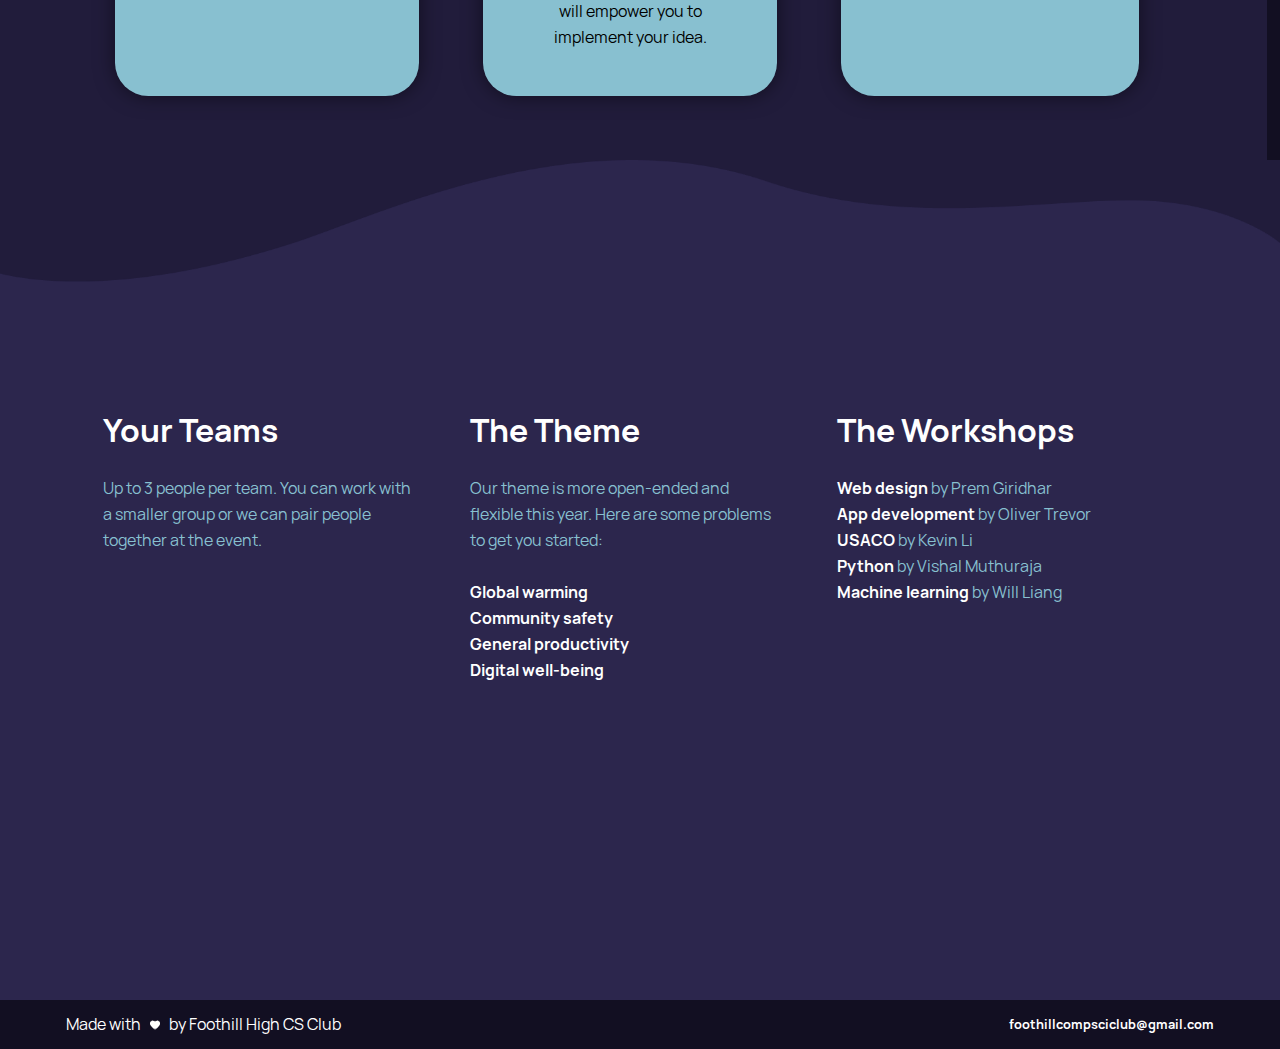
==== commit 0a471abb: "updated homepage" ====
--- a/index.html
+++ b/index.html
@@ -74,18 +74,24 @@
                                     May 26, 7:00 PM PST
                                 </td>
                                 <td id="dlbody-location">
-                                    The comfort of your homes!
-                                    <br>
-                                    (Join us on Zoom!)
+                                    Join us on Zoom!
+                                    <br>
+                                    Check your email (and
+                                    <br>
+                                    your spam folder) for
+                                    <br>
+                                    the link.
                                 </td>
                             </tbody>
                         </table>
                     </div>
                 </div>
+                <!--
                 <a id="signup-form" class="typeform-share button" href="https://willjhliang.typeform.com/to/SRhkV0" data-mode="drawer_right" data-hide-headers=true data-hide-footer=true data-submit-close-delay="0" target="_blank">Sign Up</a>
                 <script> 
                     (function() { var qs,js,q,s,d=document, gi=d.getElementById, ce=d.createElement, gt=d.getElementsByTagName, id="typef_orm_share", b="https://embed.typeform.com/"; if(!gi.call(d,id)){ js=ce.call(d,"script"); js.id=id; js.src=b+"embed.js"; q=gt.call(d,"script")[0]; q.parentNode.insertBefore(js,q) } })()
                 </script>
+                -->
         </header>
         <img class="curvy-line-divider" src="curvy line 1.png">
         <div id="bottom-text">
--- a/global.css
+++ b/global.css
@@ -263,7 +263,7 @@
         font-size: 1.5vh;
     }
     #heart-icon {
-        width: 3vw;
+        width: 1.5vw;
     }
     #footer-email {
         width: 25vw;
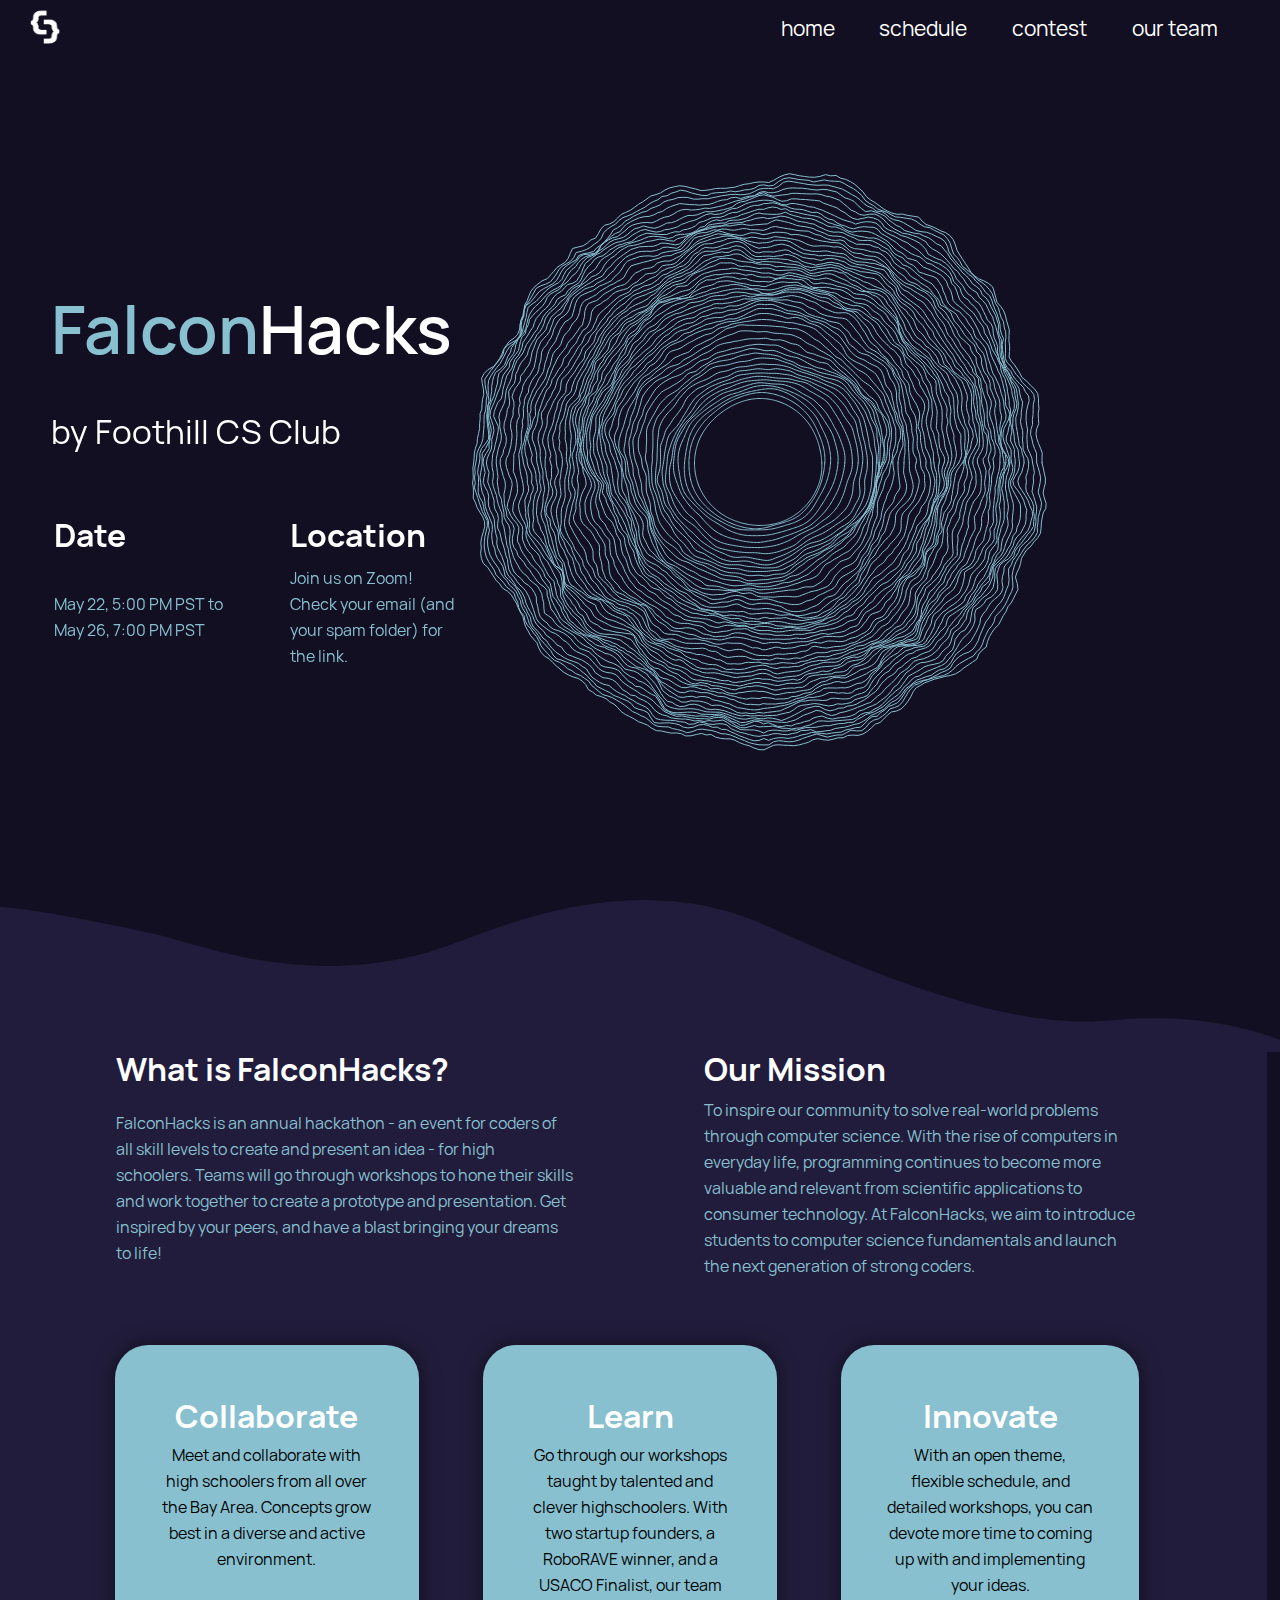
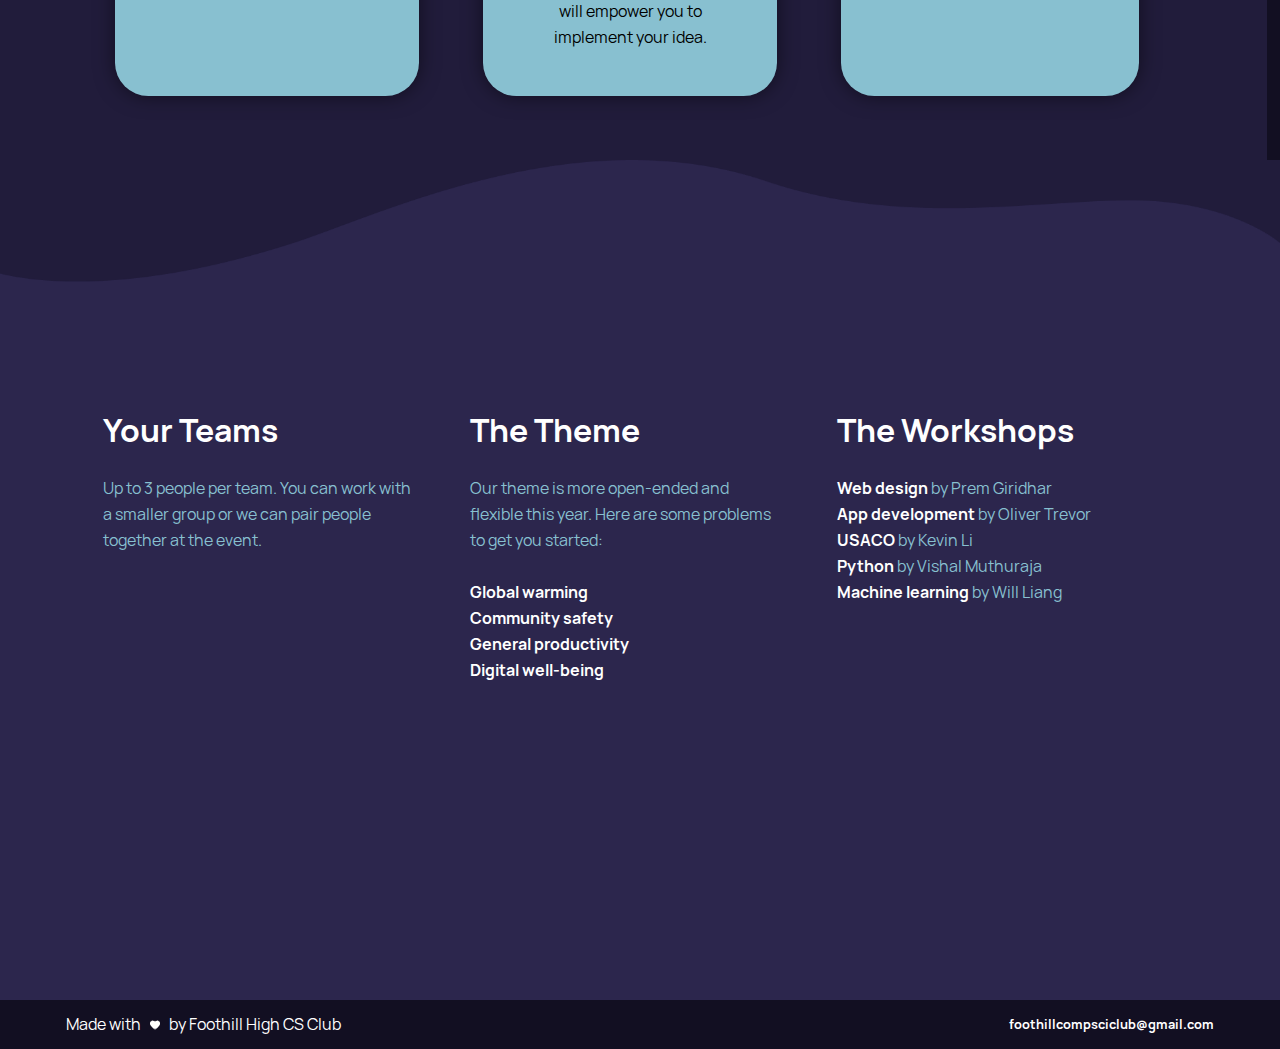
==== commit b36f489e: "updated header" ====
--- a/index.html
+++ b/index.html
@@ -40,6 +40,7 @@
                 <li><a href="index.html">home</a></li>
                 <li><a href="schedule.html">schedule</a></li>
                 <li><a href="prizes.html">prizes</a></li>
+                <li><a href="fcc.html">contest</a></li>
                 <li><a href="ourteam.html">our team</a></li>
             </ul></div>
             <button id="mobile-nav-btn" class="mobile-only show">
@@ -49,7 +50,8 @@
                 <ul class="nav-text">
                     <li><a href="index.html">home</a></li>
                     <li><a href="schedule.html">schedule</a></li>
-                    <li><a href="prizes.html">prizes</a></li> 
+                    <li><a href="prizes.html">prizes</a></li>
+                    <li><a href="fcc.html">contest</a></li>
                     <li><a href="ourteam.html">our team</a></li>
                     <li><button id="mobile-menu-close">close</button></li>
                 </ul>
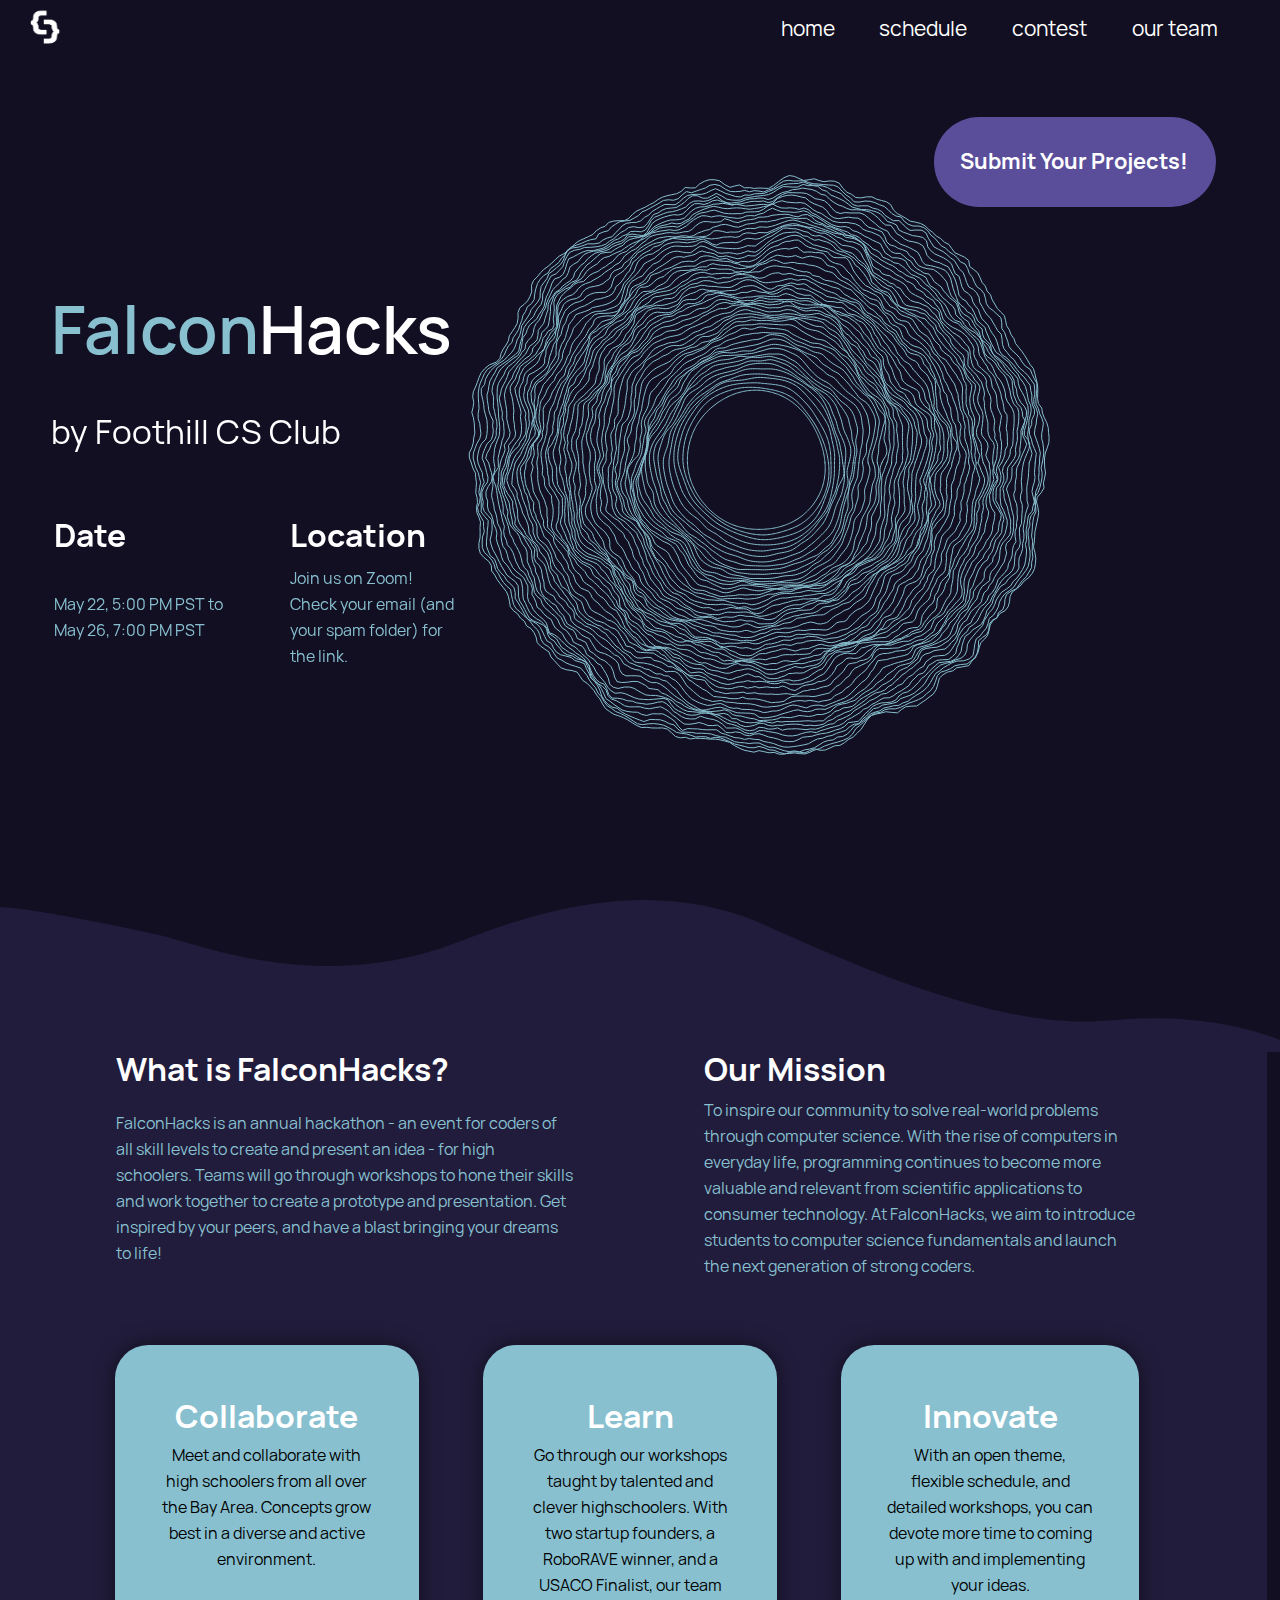
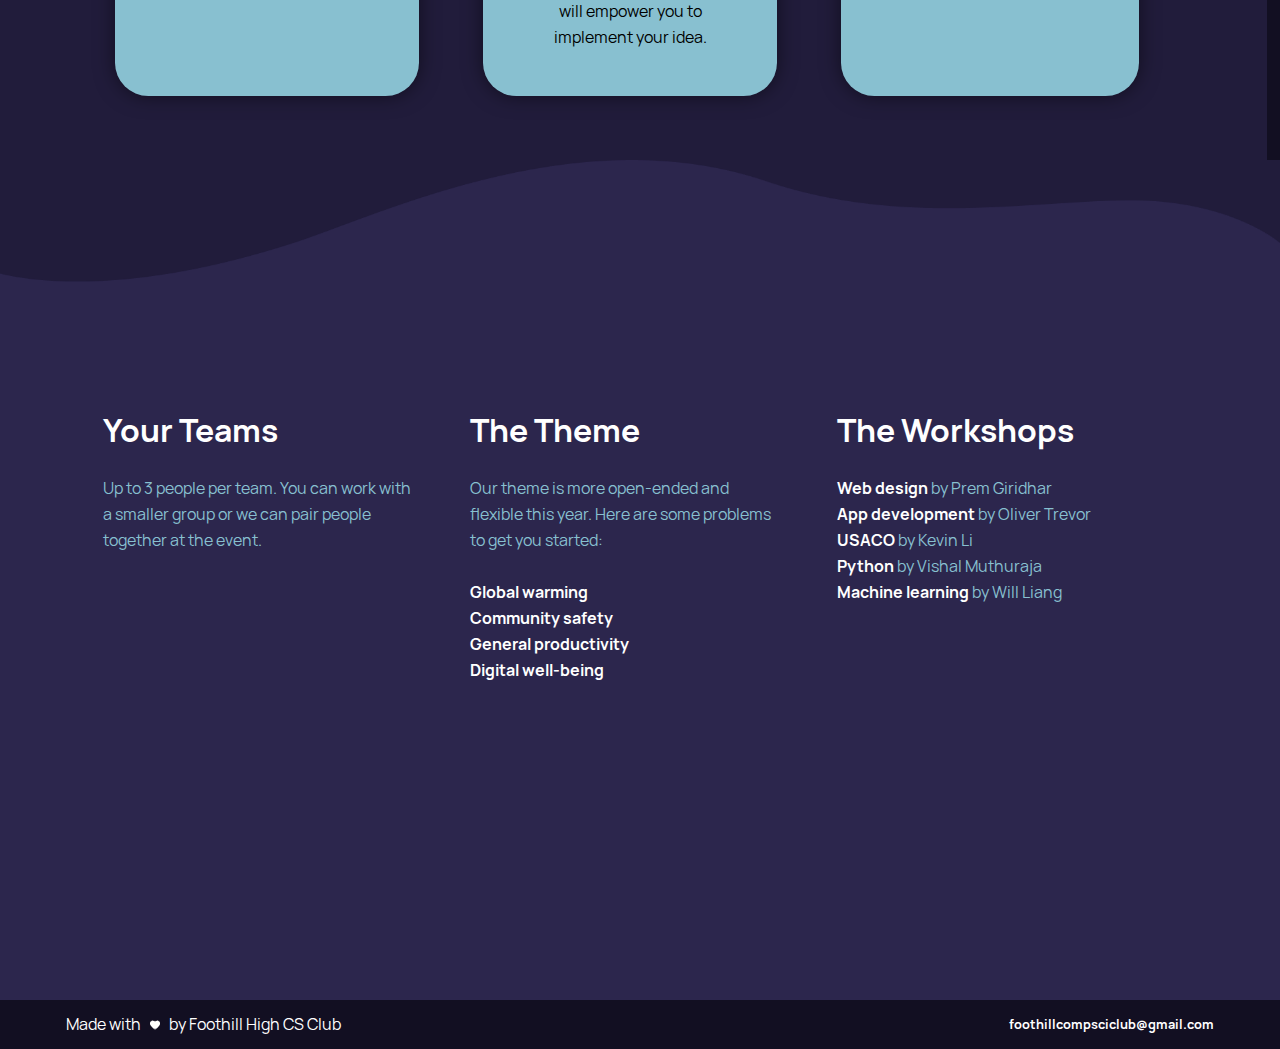
==== commit 23ded3e4: "added submit button" ====
--- a/index.html
+++ b/index.html
@@ -88,13 +88,11 @@
                         </table>
                     </div>
                 </div>
-                <!--
-                <a id="signup-form" class="typeform-share button" href="https://willjhliang.typeform.com/to/SRhkV0" data-mode="drawer_right" data-hide-headers=true data-hide-footer=true data-submit-close-delay="0" target="_blank">Sign Up</a>
+                <a id="signup-form" class="typeform-share button" href="https://willjhliang.typeform.com/to/qMwmv8" data-mode="drawer_right" data-hide-headers=true data-hide-footer=true data-submit-close-delay="0" target="_blank">Submit Your Projects!</a>
                 <script> 
                     (function() { var qs,js,q,s,d=document, gi=d.getElementById, ce=d.createElement, gt=d.getElementsByTagName, id="typef_orm_share", b="https://embed.typeform.com/"; if(!gi.call(d,id)){ js=ce.call(d,"script"); js.id=id; js.src=b+"embed.js"; q=gt.call(d,"script")[0]; q.parentNode.insertBefore(js,q) } })()
                 </script>
-                -->
-        </header>
+            </header>
         <img class="curvy-line-divider" src="curvy line 1.png">
         <div id="bottom-text">
             <table>
--- a/index.css
+++ b/index.css
@@ -82,7 +82,7 @@
 }
 
 #signup-form {
-    width: 12vw;
+    width: 18vw;
     height: 10vh;
     position: relative;
     top: 3vh;
@@ -90,7 +90,7 @@
     right: 5vw;
     display: inline-block;
     text-decoration: none;
-    background-color: var(--accent-blue);
+    background-color: #5a4e9b;
     color: white;
     cursor: pointer;
     font-family: Manrope;
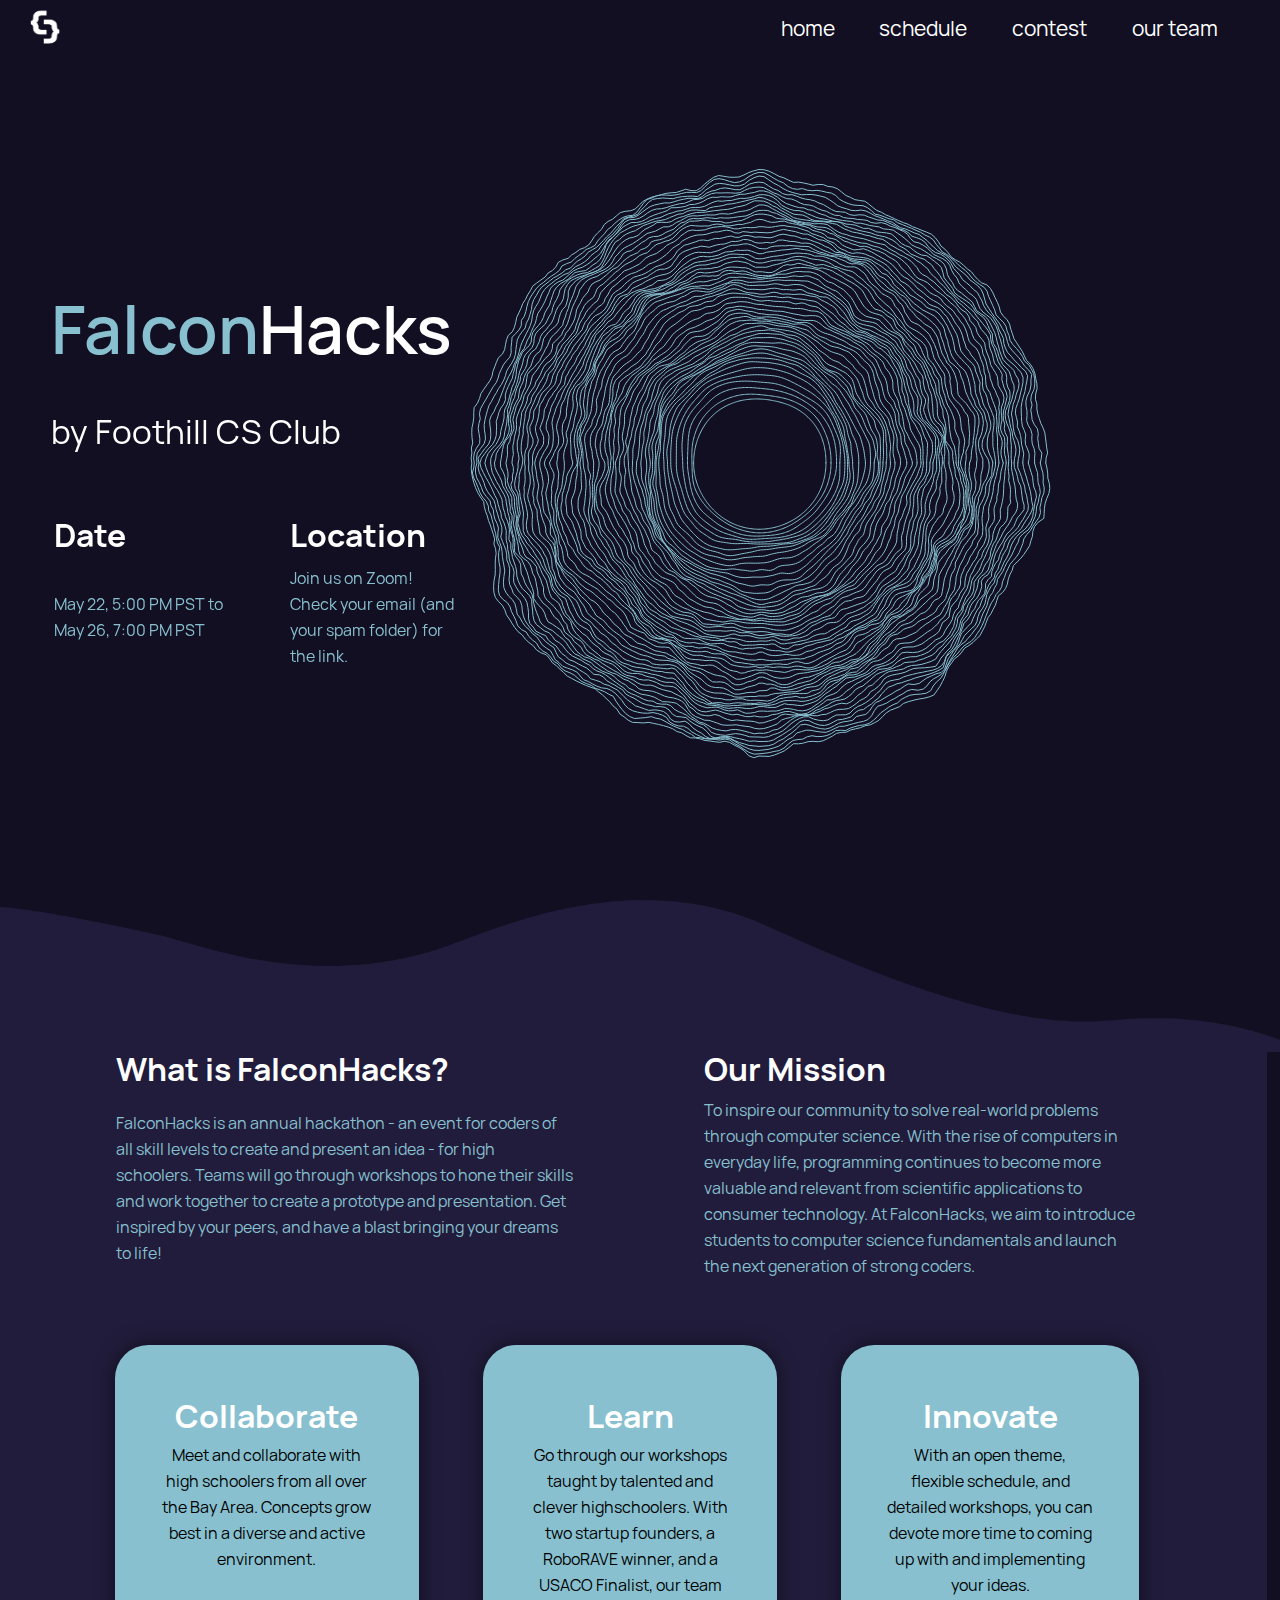
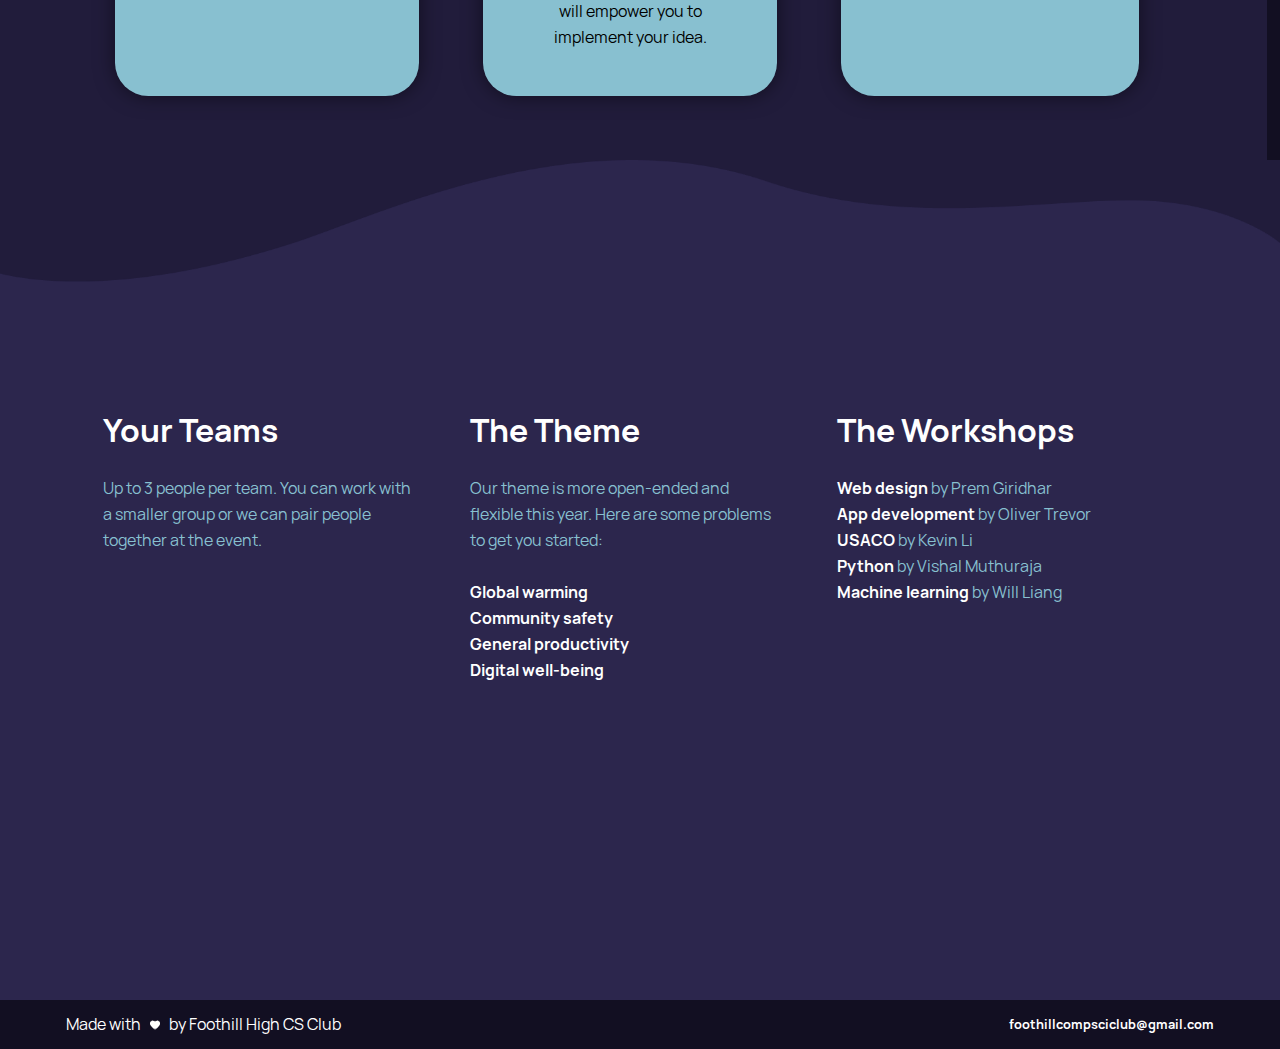
==== commit a7fb5614: "removed submission link" ====
--- a/index.html
+++ b/index.html
@@ -88,10 +88,10 @@
                         </table>
                     </div>
                 </div>
-                <a id="signup-form" class="typeform-share button" href="https://willjhliang.typeform.com/to/qMwmv8" data-mode="drawer_right" data-hide-headers=true data-hide-footer=true data-submit-close-delay="0" target="_blank">Submit Your Projects!</a>
+                <!-- <a id="signup-form" class="typeform-share button" href="" data-mode="drawer_right" data-hide-headers=true data-hide-footer=true data-submit-close-delay="0" target="_blank">Submit Your Projects!</a>
                 <script> 
                     (function() { var qs,js,q,s,d=document, gi=d.getElementById, ce=d.createElement, gt=d.getElementsByTagName, id="typef_orm_share", b="https://embed.typeform.com/"; if(!gi.call(d,id)){ js=ce.call(d,"script"); js.id=id; js.src=b+"embed.js"; q=gt.call(d,"script")[0]; q.parentNode.insertBefore(js,q) } })()
-                </script>
+                </script> -->
             </header>
         <img class="curvy-line-divider" src="curvy line 1.png">
         <div id="bottom-text">
